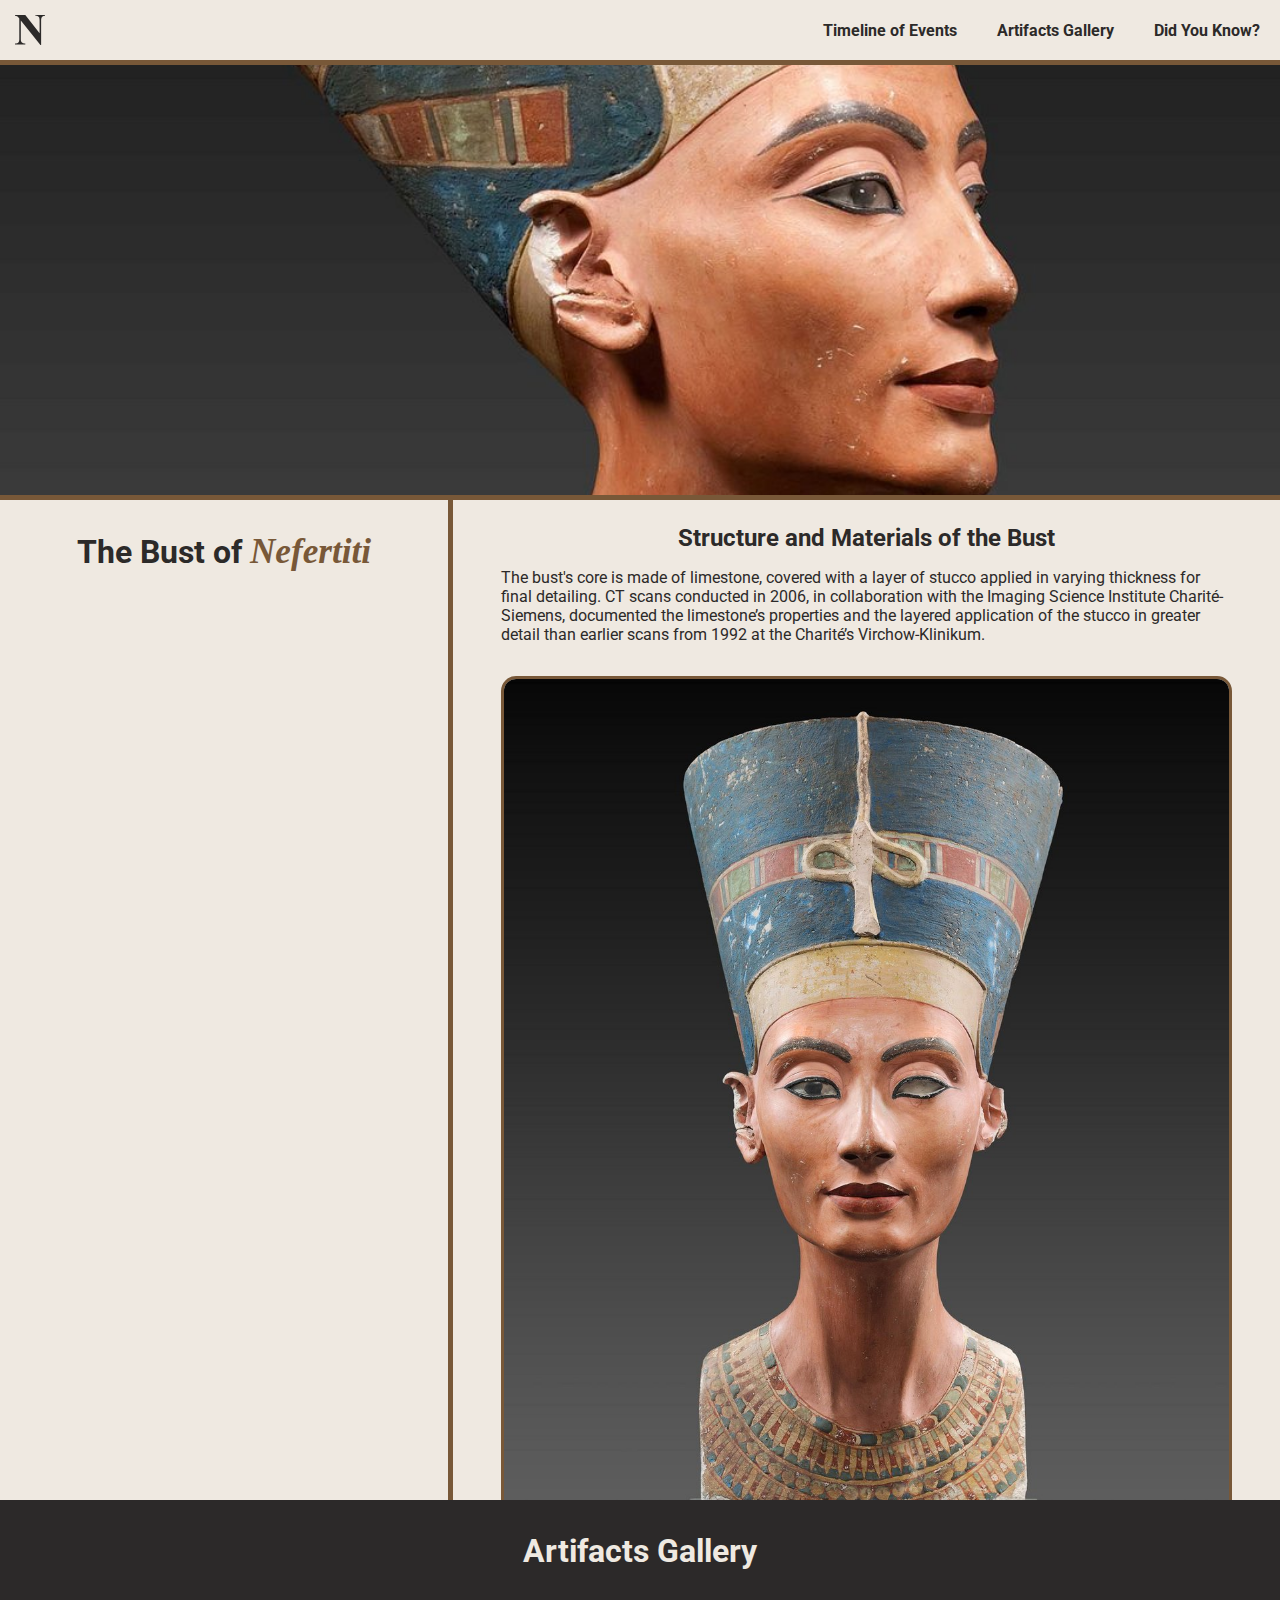
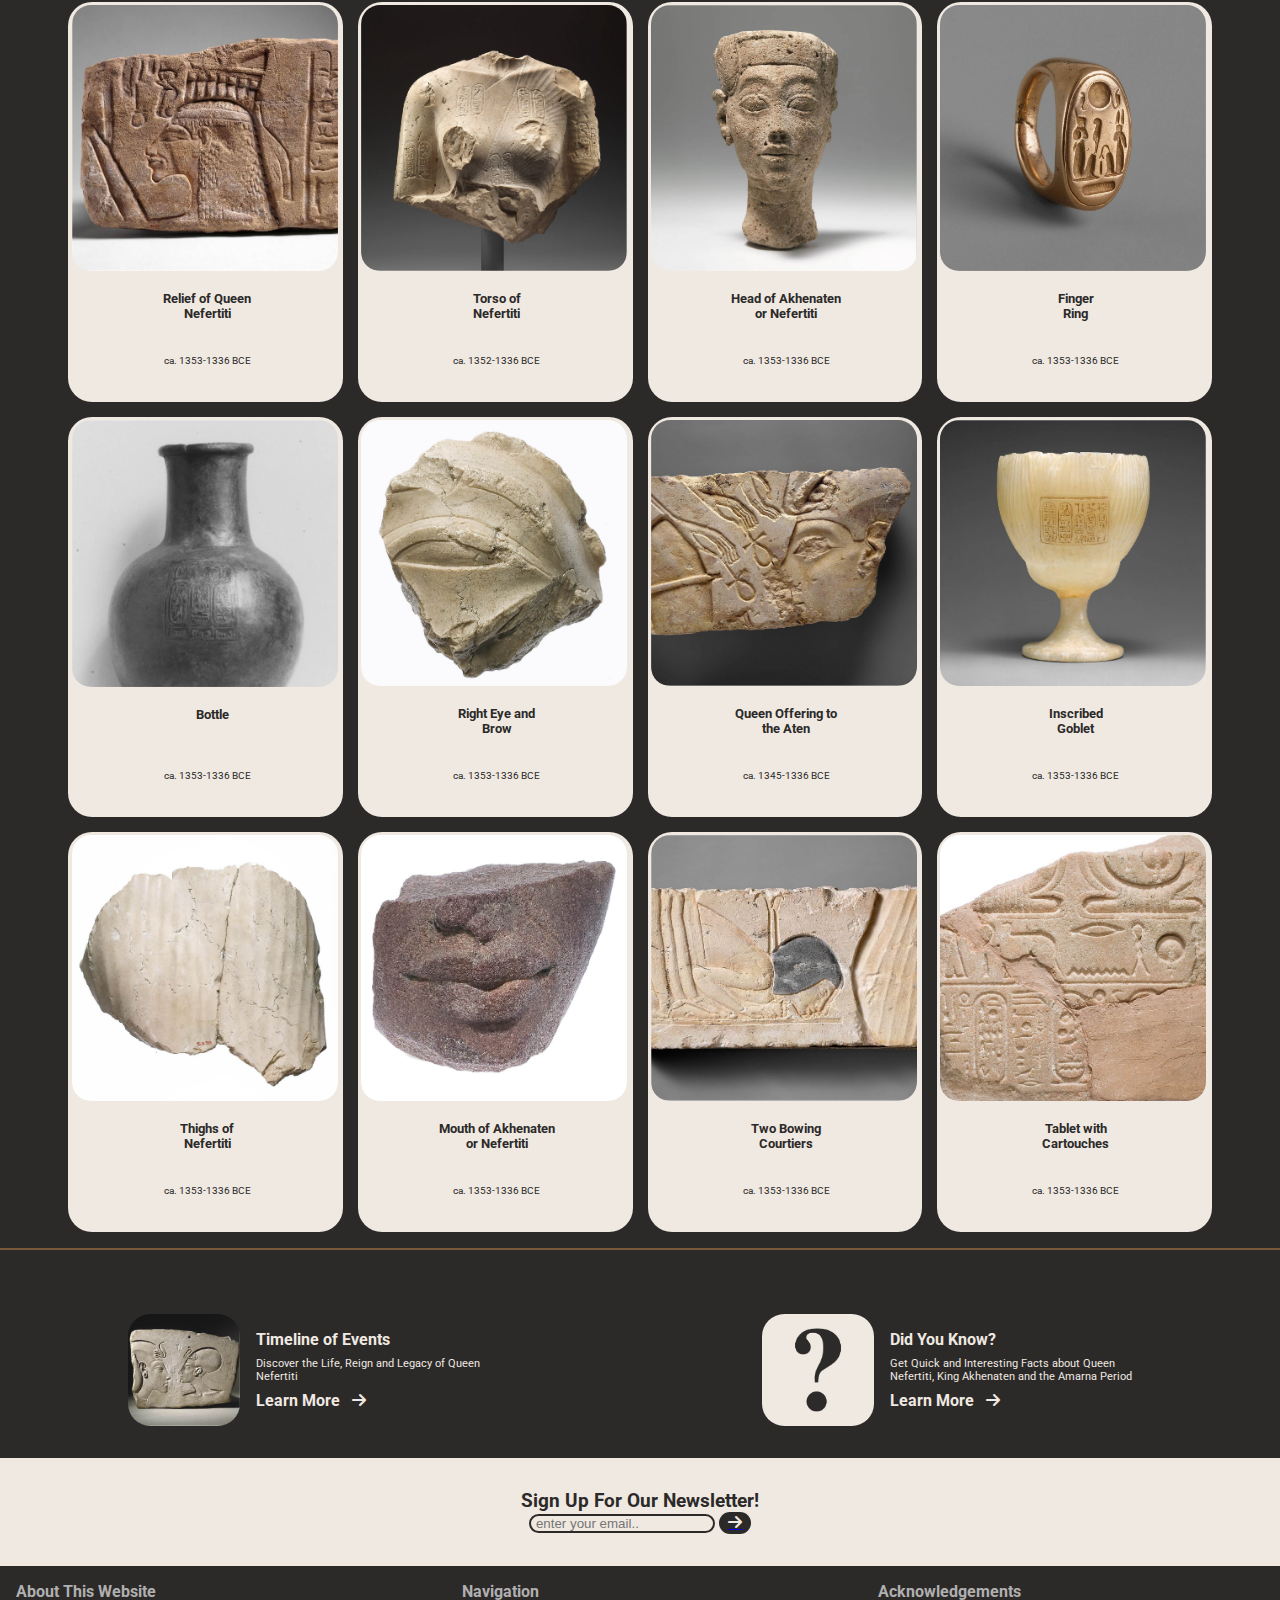
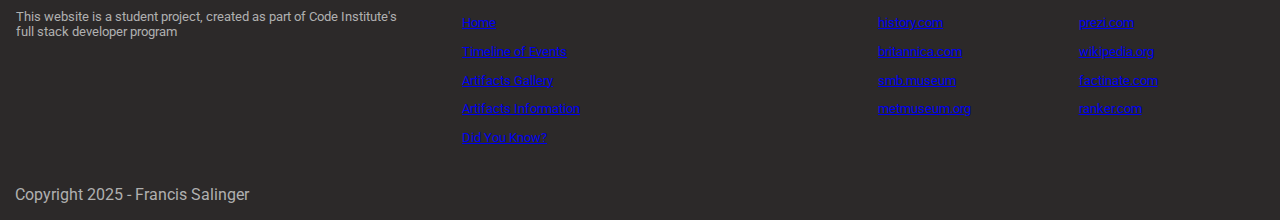
==== artifact-cards.html @ faac44fe "Fix position and spacing problem with logo" ====
<!DOCTYPE html>
<html lang="en">

<head>
    <!-- Meta data -->
    <meta charset="utf-8">
    <meta name="viewport" content="width=device=width, initial-scale=1.0">
  
    <!-- Link to font -->
    <link rel="preconnect" href="https://fonts.googleapis.com">
    <link rel="preconnect" href="https://fonts.gstatic.com" crossorigin>
    <link href="https://fonts.googleapis.com/css2?family=Roboto:ital,wght@0,100..900;1,100..900&display=swap"
      rel="stylesheet">
  
    <!--Title and CSS stylesheet -->
    <title>Queen Nefertiti</title>
    <link rel="stylesheet" href="assets/styles.css">
  
    <!-- Link to Font Awesome icon -->
    <link rel="stylesheet" href="https://cdnjs.cloudflare.com/ajax/libs/font-awesome/6.7.2/css/all.min.css"
      integrity="sha512-Evv84Mr4kqVGRNSgIGL/F/aIDqQb7xQ2vcrdIwxfjThSH8CSR7PBEakCr51Ck+w+/U6swU2Im1vVX0SVk9ABhg=="
      crossorigin="anonymous" referrerpolicy="no-referrer" />
  </head>
    
<body>

	<!-- Header -->
  <header>
    
    <nav class="navbar">

      <img src="assets/images/nefertiti-logo.svg" alt="logo" class="logo">
      

      <input type="checkbox" id="sidebar-active">
      <label for="sidebar-active" class="open-sidebar-button">
        <svg xmlns="http://www.w3.org/2000/svg" height="32px" viewBox="0 -960 960 960" width="32px" fill="#e8eaed"><path d="M120-240v-80h720v80H120Zm0-200v-80h720v80H120Zm0-200v-80h720v80H120Z"/></svg>
      </label>

      <label id="overlay" for="sidebar-active"></label>

      <div class="links-container">
        <label for="sidebar-active" class="close-sidebar-button">
          <svg xmlns="http://www.w3.org/2000/svg" height="32px" viewBox="0 -960 960 960" width="32px" fill="#e8eaed"><path d="m256-200-56-56 224-224-224-224 56-56 224 224 224-224 56 56-224 224 224 224-56 56-224-224-224 224Z"/></svg>
        </label>

        
        <a href="timeline-of-events.html">Timeline of Events</a>								
					<a href="artifact-cards.html">Artifacts Gallery</a>						
					<a href="did-you-know.html">Did You Know?</a>
      </div>
	
    </nav>

	</header>

  <!-- Main Content -->
	<main>

    <section class="artifact-gallery-section">

      <div id="bust-image">
        
      </div>

      <div class="bust-content-container">

        <div class="bust-heading">
          <h1>The Bust of <span>Nefertiti</span></h1>
        </div>

        <div class="bust-text-container">
          <h2>Structure and Materials of the Bust</h2>
          <p>
            The bust's core is made of limestone, covered with a layer of stucco applied in varying thickness
            for final detailing. CT scans conducted in 2006, in collaboration with the Imaging Science Institute
            Charité-Siemens,
            documented the limestone’s properties and the layered application of the stucco in greater detail than
            earlier scans
            from 1992 at the Charité’s Virchow-Klinikum.
          </p>

          <img src="assets/images/full-bust-image.jpg" 
          alt="Nefertiti Bust">

          <h2>Egyptian Blue, Beeswax, and Rock Crystal</h2>
          <p>
            The bust’s vibrant colors, exceptionally well-preserved, are its most striking feature,
            lending it a lifelike quality. While its craftsmanship alone makes it a masterpiece, the detailed painting
            and the
            inlaid eye amplify its impact. The paints used reflect the typical palette of ancient Egyptian pigments,
            such as red ochre, yellow orpiment, green frit, and carbon black, along with the synthetic "Egyptian
            blue,"
            which was applied in multiple shades to create lifelike skin tones. The intricate, layered paintwork was
            documented
            in high-precision, contact-free tests conducted by the Rathgen-Forschungslabor of the Staatliche Museen zu
            Berlin in 2009.
          </p>

          <img src="assets/images/bust-detail.jpg" 
          alt="Close up of Bust mouth">

          <p>
            These studies emphasize the extraordinary precision of ancient Egyptian artists,
            from the near-perfect facial symmetry to the delicate cross-hatched eyebrows. However,
            while the face exhibits meticulous attention to detail, the collar received a more simplified treatment.
            The right eye’s iris and pupil are crafted from black-dyed beeswax, topped with a polished rock crystal
            cornea.
          </p>

          <img src="assets/images/bust-eye-detail.jpg" 
          alt="Close up of Bust eye">

          <h2>The Missing Left Eye</h2>
          <p>
            After the bust’s discovery on December 6, 1912,
            Ludwig Borchardt immediately initiated a search for the missing left eye inlay. In his 1923 publication,
            he noted,
            “the left eye inlay was missing... The debris, even what had already been removed, was immediately
            searched and sifted.
            A few ear fragments were recovered, but the eye inlay was not found. Only much later did I realize that it
            had never existed.”
          </p>
          <p>
            This definitive claim remains debated today. However, it is reasonably certain that no inlay for the left
            eye was
            present at the time of its discovery, much like the missing gold leaf overlay from the
            Akhenaten bust found in the same room or the missing uraeus from the same sculpture.
          </p>
        </div>
      </div>
    </section>

    <section class="artifact-card-section">

      <h1>Artifacts Gallery</h1>

      <!-- Artifact Card Section -->
      <div class="artifact-card-container">

        <!-- Artifact Card -->
        <div class="card">
          <a href="artifact-info.html#artifact-1" aria-label="View Relief of Queen Nefertiti">
          <img src="assets/images/relief-of-queen-nefertiti-card.jpg" alt="Relief of Queen Nefertiti"
          class="card-image"></a>

          <div class="card-text">
            <h3>Relief of Queen Nefertiti</h3>
            <p>ca. 1353-1336 BCE</p>
          </div>

          <div class="card-icon">
            <i class="fa-solid fa-greater-than"></i>
          </div>
      </div>

      <!-- Artifact Card -->
      <div class="card">
        <a href="artifact-info.html#artifact-2" aria-label="View Torso of Queen Nefertiti">
        <img src="assets/images/torso-of-nefertiti-card.jpg" alt="Torso of Queen Nefertiti"
        class="card-image"></a>

        <div class="card-text">
          <h3>Torso of Nefertiti</h3>
          <p>ca. 1352-1336 BCE</p>
        </div>

        <div class="card-icon">
          <i class="fa-solid fa-greater-than"></i>
        </div>
      </div>

      <!-- Artifact Card -->
      <div class="card">
        <a href="artifact-info.html#artifact-3" aria-label="View Head of Akhenaten or Nefertiti">
        <img src="assets/images/head-of-akhen-or-nefertiti-card.jpg" alt="Head of Akhenaten or Queen Nefertiti"
        class="card-image"></a>

        <div class="card-text">
          <h3>Head of Akhenaten or Nefertiti</h3>
          <p>ca. 1353-1336 BCE</p>
        </div>

        <div class="card-icon">
          <i class="fa-solid fa-greater-than"></i>
        </div>
      </div> 
      
      <!-- Artifact Card -->
      <div class="card">
        <a href="artifact-info.html#artifact-4" aria-label="View Finger Ring Depicting King Akhenaten and Queen Nefertiti as Shu and Tefnut">
        <img src="assets/images/finger-ring-akhen-nefertiti.jpeg" alt="Finger Ring Depicting King Akhenaten and Queen Nefertiti as Shu and Tefnut"
        class="card-image"></a>

        <div class="card-text">
          <h3>Finger Ring</h3>
          <p>ca. 1353-1336 BCE</p>
        </div>

        <div class="card-icon">
          <i class="fa-solid fa-greater-than"></i>
        </div>
      </div> 

      <!-- Artifact Card -->
      <div class="card">
        <a href="artifact-info.html#artifact-5" aria-label="View Black Clay Bottle">
        <img src="assets/images/bottle-akhen-nefertiti-card.jpg" alt="Black Clay Bottle"
        class="card-image"></a>

        <div class="card-text">
          <h3>Bottle</h3>
          <p>ca. 1353-1336 BCE</p>
        </div>

        <div class="card-icon">
          <i class="fa-solid fa-greater-than"></i>
        </div>
      </div> 

      <!-- Artifact Card -->
      <div class="card">
        <a href="artifact-info.html#artifact-6" aria-label="View Right Eye and Brow from Head of King in the Blue Crown">
        <img src="assets/images/right-eye-and-brow-card.jpg" alt="Right Eye and Brow from Head of King in the Blue Crown"
        class="card-image"></a>

        <div class="card-text">
          <h3>Right Eye and Brow</h3>
          <p>ca. 1353-1336 BCE</p>
        </div>

        <div class="card-icon">
          <i class="fa-solid fa-greater-than"></i>
        </div>
      </div> 

       <!-- Artifact Card -->
       <div class="card">
        <a href="artifact-info.html#artifact-7" aria-label="View Limestone Block Depicting a Queen Offering to the Aten">
        <img src="assets/images/queen-offering-card.jpg" alt="Limestone Block Depicting a Queen Offering to the Aten"
        class="card-image"></a>

        <div class="card-text">
          <h3>Queen Offering to the Aten</h3>
          <p>ca. 1345-1336 BCE</p>
        </div>

        <div class="card-icon">
          <i class="fa-solid fa-greater-than"></i>
        </div>
      </div> 

      <!-- Artifact Card -->
      <div class="card">
        <a href="artifact-info.html#artifact-8" aria-label="View Goblet with Inscription of the Name of Akhenaten and Nefertiti">
        <img src="assets/images/goblet-akhen-and-nefertiti-card.jpg" alt="Goblet with Inscription of the Name of Akhenaten and Nefertiti"
        class="card-image"></a>

        <div class="card-text">
          <h3>Inscribed Goblet</h3>
          <p>ca. 1353-1336 BCE</p>
        </div>

        <div class="card-icon">
          <i class="fa-solid fa-greater-than"></i>
        </div>
      </div> 

      <!-- Artifact Card -->
      <div class="card">
        <a href="artifact-info.html#artifact-9" aria-label="View Thighs of Nefertiti">
        <img src="assets/images/thighs-of-nefertiti-card.jpg" alt="Thighs of Nefertiti"
        class="card-image"></a>

        <div class="card-text">
          <h3>Thighs of Nefertiti</h3>
          <p>ca. 1353-1336 BCE</p>
        </div>

        <div class="card-icon">
          <i class="fa-solid fa-greater-than"></i>
        </div>
      </div> 

      <!-- Artifact Card -->
      <div class="card">
        <a href="artifact-info.html#artifact-10" aria-label="View Mouth of Akhenaten or Nefertiti">
        <img src="assets/images/mouth-of-akhen-or-nefertiti-card.jpg" alt="Mouth of Akhenaten or Nefertiti"
        class="card-image"></a>

        <div class="card-text">
          <h3>Mouth of Akhenaten or Nefertiti</h3>
          <p>ca. 1353-1336 BCE</p>
        </div>

        <div class="card-icon">
          <i class="fa-solid fa-greater-than"></i>
        </div>
      </div> 

      <!-- Artifact Card -->
      <div class="card">
        <a href="artifact-info.html#artifact-11" aria-label="View Two Bowing Courtiers behind Nefertiti">
        <img src="assets/images/the-bowing-men-card.jpg" alt="Two Bowing Courtiers behind Nefertiti"
        class="card-image"></a>

        <div class="card-text">
          <h3>Two Bowing Courtiers</h3>
          <p>ca. 1353-1336 BCE</p>
        </div>

        <div class="card-icon">
          <i class="fa-solid fa-greater-than"></i>
        </div>
      </div> 

      <!-- Artifact Card -->
      <div class="card">
        <a href="artifact-info.html#artifact-12" aria-label="View Tablet with Cartouches of Aten, Akhenaten and Nefertiti">
        <img src="assets/images/tablet-akhen-and-nefertiti-card.jpg" alt="Tablet with Cartouches of Aten, Akhenaten and Nefertiti"
        class="card-image"></a>

        <div class="card-text">
          <h3>Tablet with Cartouches</h3>
          <p>ca. 1353-1336 BCE</p>
        </div>

        <div class="card-icon">
          <i class="fa-solid fa-greater-than"></i>
        </div>
      </div> 

      </div>

      <hr>

    </section>

    

    <!-- Related content links -->
    <aside class="related-section">

      <!-- Related content one -->
      <div class="related-content-container">

        <img src="assets/images/nefertiti-and-akhen-oblisk-card.jpg"
          alt="Stone Oblisk of Nefertiti and Akhenaten">

        <div class="related-text-content">
          <h2>Timeline of Events</h2>
          <p>Discover the Life, Reign and Legacy of Queen Nefertiti</p>
          <a href="timeline-of-events.html" class="button" aria-label="View Timeline of Events">Learn More <i
              class="fa-solid fa-arrow-right"></i></a>
        </div>
      </div>

      <!-- Related content two -->
      <div class="related-content-container">

        <img src="assets/images/did-you-know-icon.jpg" alt="Did You Know Question Mark">


        <div class="related-text-content">
          <h2>Did You Know?</h2>
          <p>Get Quick and Interesting Facts about Queen Nefertiti, King Akhenaten and the Amarna Period</p>
          <a href="did-you-know.html" class="button" aria-label="View Did You Know?">Learn More <i
              class="fa-solid fa-arrow-right"></i></a>
        </div>
      </div>
    </aside>

		<!-- Newsletter Section -->
		<section class="newsletter-container">

      <form action="submit-newsletter" method="POST">
        <h3>Sign Up For Our Newsletter!</h3>

        <input type="email" id="email" name="email" placeholder="enter your email.." required>
        <div id="signup-button">
          <a aria-label="Sign Up" href="confirmation.html#signup-confirmation"><i class="fa-solid fa-arrow-right"></i></a>
        </div>
      </form>

     </section>
	</main>

	<!-- Footer -->
	<footer>

		<div class="footer-container">

      <!-- About this website -->
      <div class="about-container">
        <h5 class="about-heading">About This Website</h5>
        <p class="about-text">This website is a student project, created as part of Code Institute's full stack
          developer program</p>
      </div>

      <!-- Secondary navigation links -->
      <div class="navigation-links">
        <h5 class="navigation-heading">Navigation</h5>
        <ul class="footer-links">
          <li><a href="index.html">Home</a></li>
          <li><a href="timeline-of-events.html">Timeline of Events</a></li>
          <li><a href="artifact-cards.html">Artifacts Gallery</a></li>
          <li><a href="artifact-info.html">Artifacts Information</a></li>
          <li><a href="did-you-know.html">Did You Know?</a></li>
        </ul> 
      </div>

      <!-- Acknowledgements links -->
      <div class="acknowledgements-container">
        <h5 class="acknowledgements">Acknowledgements</h5>
        <ul class="acknowledgement-links">
          <li><a target="_blank" href="https://www.history.com/topics/ancient-egypt/nefertiti">history.com</a></li>
          <li><a target="_blank" href="https://www.britannica.com/biography/Nefertiti">britannica.com</a></li>
          <li><a target="_blank"
              href="https://www.smb.museum/en/museums-institutions/aegyptisches-museum-und-papyrussammlung/collection-research/bust-of-nefertiti/the-bust/">
              smb.museum
            </a></li>
          <li><a target="_blank" href="https://www.metmuseum.org/art/collection/search/544677">metmuseum.org</a></li>
          <li><a target="_blank"
              href="https://prezi.com/of2_ydann9hw/queen-nefertiti/#:~:text=Queen%20Nefertiti%20had%206%20daughters,one%2C%20the%20sun%20god%20Ra.">
              prezi.com
            </a></li>
          <li><a target="_blank" href="https://en.wikipedia.org/wiki/Great_Royal_Wife">wikipedia.org</a></li>
          <li><a target="_blank" href="https://www.factinate.com/people/facts-nefertiti">factinate.com</a></li>
          <li> <a target="_blank" href="https://www.ranker.com/list/nefertiti-facts/lisa-waugh">ranker.com</a></li>
        </ul>
      </div>
    </div>

     <!-- Copyright info-->
     <p class="copyright-info">Copyright 2025 - Francis Salinger</p>

	</footer>
        
</body>

</html>
---- assets/styles.css ----
* {
    padding: 0;
    margin: 0;
    box-sizing: border-box;
}

body {
    font-family: roboto;
    background-color: rgb(44, 41, 41);
}

footer {
    width: 100%;
}

header {
    background-color: rgb(239, 233, 225);
    border-bottom: 5px solid rgb(120, 88, 56);
    width: 100%;
    text-decoration: none;
    position: fixed;
    top: 0;
    left: 0;
    z-index: 20;
    margin-bottom: 60px;
}

.logo {
    height: 100%;
    padding: 15px;

}

nav {
    height: 60px;
    background-color: rgb(239, 233, 225);
    display: flex;
    justify-content: flex-end;
}

.links-container {
    height: 100%;
    width: 100%;
    display: flex;
    flex-direction: row;
    align-items: center;
    justify-content: flex-end;
}

nav a {
    height: 100%;
    padding: 0 20px;
    display: flex;
    align-items: center;
    text-decoration: none;
    color: rgb(44, 42, 41);
    font-weight: bold;
}

nav img {
    margin-right: auto
}

nav a:hover {
    background-color: rgb(120,88,56);
    color: rgb(239, 233, 225);
    font-weight: bold;
}

nav svg {
    fill: rgb(44, 42, 41);
}

#sidebar-active {
    display: none;
}

.open-sidebar-button, .close-sidebar-button {
    display: none;
    padding-right: 15px;
    padding-top: 15px;
}

@media (max-width: 344px) {
    .links-container {
        
        flex-direction: column;
        align-items: flex-start;
        justify-content: flex-start;
        position: fixed;
        top: 0;
        right: -100%;
        z-index: 10;
        width: 300px;
        background-color: rgb(44, 42, 41);
        box-shadow: -5px 0 5px rgba (0, 0, 0, 0.25);
        transition: 0.5s ease-out;
    }

    nav a {
        box-sizing: border-box;
        height: auto;
        width: 100%;
        padding: 20px 30px;
        justify-content: flex-start;
        color: rgb(239, 233, 225);
    }

    .open-sidebar-button, .close-sidebar-button {
        display: block;
    }

    #sidebar-active:checked ~ .links-container {
        right: 0;
    }

    .close-sidebar-button svg {
        fill: rgb(239, 233, 225);
    }

    .close-sidebar-button {
        padding-left: 20px;
    }

    #sidebar-active:checked ~ #overlay {
        height: 100%;
        width: 100%;
        position: fixed;
        top: 0;
        left: 0;
        z-index: 9;
    }

}

/*nav {
    display: flex;
    justify-content: space-between;
    align-items: baseline;
}

.navbar a {
    text-decoration: none;
    list-style: none;
    color: rgb(44, 41, 41);
    font-weight: bold;
}

.nav-links > li {
    margin: 0.5em;
}*/

#hero-image {
    height: 600px;
    width: 100%;
    background: url('images/torso-of-nefertiti-landing.jpg') no-repeat center center/cover;
    border-bottom: 5px solid rgb(120, 88, 56);
    display: flex;
    justify-content: center;
    align-items: first baseline;
}

.title-overlay {
    color: rgb(239, 233, 225);
    font-family: 'Times New Roman', Times, serif;
    display: flex;
    flex-direction: column;
    text-align: center;
    padding: 1rem;
}

.title-overlay h1 {
    font-size: 3.5rem;
    justify-content: center;
    align-items: center;
    text-align: center;
}

.title-overlay h2 {
    font-size: 1rem;
}

/*Introduction CTA Section*/
span {
    color: rgb(120, 88, 56);
    font-family: 'Times New Roman', Times, serif;
    font-style: italic;
    font-size: 1.6rem;
}

.introduction-section {
    padding: 1rem;
    background-color: rgb(239, 233, 225);
}

.intro-heading {
    margin-bottom: 0.5rem;
}

.introduction-to-nefertiti,
.timeline-cta {
    margin-bottom: 1rem;
}

.timeline-cta h2 {
    margin-top: 2rem;
}

hr {
    margin-bottom: 2rem;;
    border: solid 1px rgb(120, 88, 56);
    display: hidden;
}

.timeline-button-container button {
    background-color: rgb(44, 41, 41);
    padding: 0.6rem 1.5rem;
    border-style: none;
    border-radius: 2rem;
}

button {
    color: rgb(239, 233, 225);
    font-weight: bold;
    margin-top: 1.5rem;
}

.fa-arrow-right {
    margin-left: 0.5rem;
}

/*Artifacts CTA section*/
.artifact-cards-container {
    background-color: rgb(44, 41, 41);
    padding: 1rem;
}

.artifact-cards-container h1 {
    color: rgb(239, 233, 225);
    text-align: center;
}

.artifact-cards-container span {
    font-size: 1.8rem;
}

.artifact-card-section {
    padding-bottom: 2rem;
}

/*Timeline of events section*/
.timeline-of-events-section {
    background-color: rgb(239, 233, 225);
}

.timeline-heading {
    padding: 2rem 1rem 2rem 1rem; 
    text-align: center;
}

.timeline-heading h2 {
    font-weight: 300;
    color: rgb(44, 42, 41);
    text-align: center;
}

.timeline-heading h1 {
    font-size: 2rem;
    color: rgb(44, 42, 41);
}

h1 span {
    font-size: 2.2rem;
}

.video-container {
  position: relative;
  padding-bottom: 56.25%; 
  margin: 1rem;
  height: 0;
  max-width: 100%;
}

.iframe-style {
  position: absolute;
  top: 0;
  left: 0;
  width: 100%;
  height: 100%;
  border: none; 
  border: 3px solid rgb(120, 88, 56);
  border-radius: 15px; 
  box-shadow: 0 4px 15px rgba(0, 0, 0, 0.3);
}

.timeline-text-container {
    padding: 1.5rem 1rem 1.5rem 1rem;
}

.timeline-text-container h2, p {
    margin-bottom: 1rem;
    color: rgb(44, 42, 41);
}

/*Did You Know Section*/
.fact-section {
    background-color: rgb(239, 233, 225);
}    

.fact-heading {
    padding: 2rem 1rem 2rem 1rem; 
    text-align: center;
}

.fact-heading h2 {
    font-weight: 300;
    color: rgb(44, 42, 41);
}

.fact-heading h1 {
    font-size: 2rem;
    color: rgb(44, 42, 41);
}

.fact-list {
    padding: 3rem 3rem 3rem 3rem;
    list-style-type: none;
    color: rgb(44, 42, 41);
}

.fact-item {
    border-top: 3px solid rgb(120, 88, 56);
    padding-top: 2.5rem;
    padding-bottom: 2.5rem;
}

.nested-fact-list {
    border-top: 3px solid rgb(120, 88, 56);
    list-style-type: disc;
    padding-top: 2.5rem;
}

.nested-fact-list li {
    list-style-type: disc;
    padding-left: 1rem;
    list-style-position: inside;
}

.first-fact {
    margin: 0;
    border-top: 3px solid rgb(120, 88, 56);
    padding-bottom: 2.5rem;
}

/*Artifact info section*/
.artifact-info-heading {
    text-align: center;
    padding: 2rem 1rem 2rem 1rem;
}

.artifact-info-section {
    display: flex;
    flex-direction: column;
    background-color: rgb(239, 233, 225);
}

.artifact-info-content {
    display: flex;
    flex-direction: column;
    justify-content: center;
    align-items: center;
}

small {
    font-size: 0.7rem;
    padding: 0.5rem 1rem 0 1rem;
    margin-bottom: 1rem;
}

.artifact-info-content h2 {
    text-align: center;
    padding: 2rem 1rem 2rem 1rem;
    color: rgb(44, 42, 41);
}

.artifact-info-content img {
    width: 91%;
    height: 91%;
    object-fit: cover;
    border-radius: 15px;
    border: 3px solid rgb(120, 88, 56);
}

.artifact-info-content p {
    padding: 0 1rem 1rem 1rem;
}

.artifact-info-heading h2 {
    font-weight: 300;
    color: rgb(44, 42, 41);
}

.artifact-info-heading h1 {
    font-size: 2rem;
    color: rgb(44, 42, 41);
}

.artifact-info-content hr {
    border: 3px solid rgb(120, 88, 56);
    width: 60px;
    margin-bottom: 0.5rem;
}

.artifact-info-content {
    display: flex;
    flex-direction: column;
}

.artifact-info-content button {
    text-decoration: none;
    color: rgb(239, 233, 225);
    background-color: rgb(44, 42, 41);
    font-weight: bold;
    margin: 2rem;
    margin-bottom: 3rem;
    padding: 0.6rem 1.5rem;
    border-style: none;
    border-radius: 2rem;
}

.fa-arrow-left {
    margin-right: 0.5rem;
}

/*Artifact Gallery Section*/
.artifact-card-section h1 {
    color: rgb(239, 233, 225);
    text-align: center;
    padding: 2rem 1rem 0 1rem;
}

.artifact-card-container {
    display: flex;
    flex-direction: column;
    padding: 2rem 1rem 1rem 1rem;
    justify-content: center;
    align-items: center;
    gap: 15px;
}

.artifact-card-container img {
    width: 8rem;
    height: auto;
    border-radius: 1.2rem;
}

.card a {
    margin: 0;
    padding: 0;
    line-height:0%;
}

.card {
    background-color: rgb(239, 233, 225);
    width: 100%;
    height: 100%;
    display: flex;
    flex-direction: row;
    position: relative;
    justify-content: flex-start;
    align-items: center;
    padding: 0.2rem 0 0.2rem 0.2rem;
    border-radius: 1.5rem;
}

.card-text p {
    font-size: 0.6rem;
}

.card-text h3 {
    font-size: 0.8rem;
    text-align: left;
    margin-bottom: 10%;
    max-width: 70%;
}

.card-text {
    margin-left: 1rem;
}

.card-icon {
    position: absolute;
    right: 4%;
    background-color: rgb(44, 42, 41);
    width: 30px;
    height: 30px;
    border-radius: 15px;
    color: rgb(239, 233, 225);
    display: flex;
    justify-content: center;
    align-items: center;
}

hr {
    margin: 2rem 1rem 0 1rem;
}

/*Bust of Nefertiti Section*/
.artifact-gallery-section {
    background-color: rgb(239, 233, 225);
}

.bust-content-container {
    display: flex;
    flex-direction: column;
}

.bust-text-container h2, p {
    color: rgb(44, 42, 41);
    margin-bottom: 1rem;
}

.bust-text-container h2 {
    text-align: center;
}

.bust-text-container {
    padding: 1.5rem 1rem 1.5rem 1rem;
}

#bust-image {
    height: 250px;
    width: 100%;
    background-size: contain;
    background: url('images/bust-of-nefertiti-1.jpg') no-repeat center center/cover;
    border-bottom: 5px solid rgb(120, 88, 56);
    display: flex;
    justify-content: center;
    align-items: first baseline;
}

.bust-text-container img {
    width: 100%;
    height: auto;
    object-fit: cover;
    border-radius: 15px;
    border: 3px solid rgb(120, 88, 56);
    margin-bottom: 1rem;
    margin-top: 1rem;
}

.bust-heading {
    text-align: center;
    padding: 2rem 1rem 2rem 1rem;
}

.bust-heading h1 {
    font-size: 2rem;
    color: rgb(44, 42, 41);
}

/*Related content section*/
.related-section {
    display: flex;
    flex-direction: column;
    background-color: rgb(44, 41, 41);
    padding-left: 2rem;
}

.related-content-container {
    display: flex;
    flex-direction: row;
    justify-content: flex-start;
    align-items: center;
    padding: 2rem 1rem 2rem 1rem;
}

.related-content-container img {
    width: 7rem;
    height: auto;
    border-radius: 20%;
    margin-right: 1rem;
}

.related-content-container h2 {
    font-size: 1rem;
    color: rgb(239, 233, 225);
    margin: 0;
    margin-bottom: 0.5rem;
}

.related-content-container p {
    font-size: 0.7rem;
    color: rgb(239, 233, 225);
    margin-bottom: 0.5rem;
}

.related-text-content a {
    text-decoration: none;
    color: rgb(239, 233, 225);
    font-weight: bold;
}

.newsletter-container {
    background-color: rgb(239, 233, 225);
    padding: 2rem;
    display: flex;
    justify-content: center;
}

form,
h3 {
    text-align: center;
    font-family: roboto;
    color: rgb(44, 42, 41);
    margin: 0;
}


#email {
    background-color: rgb(239, 233, 225);
    border-style: none;
    border: 2px solid rgb(44, 42, 41);
    border-radius: 1rem;
    padding-left: 0.3rem;
}

input,
textarea {
    outline: none;
}

form label {
    font-family: roboto;
}

#signup-button .fa-arrow-right {
    color: rgb(239, 233, 225);
    display: flex;
    text-decoration: none;
}

#signup-button {
    background-color: rgb(44, 41, 41);
    width: 32px;
    height: 22px;
    border-radius: 15px;
    border-style: none;
    padding: 0.1rem;
    display: inline-block;
    text-decoration-line: none;
}

.signup-confirmation {
    display: flex;
    justify-content: center;
    align-items: center;
    padding: 20% 10% 20% 10%;
}

.confirm-container {
    background-color: rgb(239, 233, 225);
    width: 90%;
    height: 70%;
    position: relative;
    border-radius: 1.5rem;
}

.fa-x {
    position: absolute;
    top: 15px;
    right: 15px;
}

.confirm-content {
    display: flex;
    flex-direction: column;
    justify-content: center;
    align-items: center;
    padding: 15% 5% 10% 5%;
}

.confirm-check {
    border: 3px solid rgb(44, 42, 41);
    padding: 5%;
    border-radius: 50%;
    margin-bottom: 20px;
}

.confirm-text h2 {
    margin-bottom: 5px;
    font-size: 2rem;
}

.confirm-text p {
    font-size: 1rem;
}

.confirm-text {
    color: rgb(44, 42, 41);
    text-align: center;
}

.signup-container h2, p {
    color: rgb(44, 42, 41);
}

.footer-container {
    background-color: rgb(44, 41, 41);
    padding: 1rem;
}

.about-container,
.navigation-links,
.acknowledgements-container {
    margin-bottom: 1rem;
}


.about-heading,
.navigation-heading,
.acknowledgements {
    color: rgb(176, 176, 176);
    font-size: 1rem;
    margin-bottom: 0.5rem;
}

.about-text,
.footer-links,
.acknowledgement-links {
    color: rgb(176, 176, 176);
    font-size: 0.8rem;
    list-style-type: none;
}

.footer-links,
.acknowledgement-links
 {
    color: rgb(176, 176, 176);
    line-height: 1.8rem;
}

.copyright-info {
    font-size: 1rem;
    color: rgb(176, 176, 176);
    margin-left: 15px;
}



/*Media Queries for responsive design*/
@media screen and (min-width: 768px) {
    .introduction-section {
        display: flex;
        flex-direction: row;
        justify-content: space-between;
    }

    .introduction-to-nefertiti {
        justify-content: space-between;
        margin-right: 1rem;
        width: 50%;
        vertical-align: top;
    }

    .timeline-cta {
        margin-left: 1rem;
        width: 50%;
    }

    .timeline-cta h2 {
        margin-top: 0;
    }

    .timeline-cta button{

    }

    /*Media querys for related content layout*/
    .related-section {
        display: flex;
        flex-direction: row;
        justify-content: space-between;
    }

    .timeline-of-events-section {
        display: flex;
        flex-direction: row;
    }

    .timeline-content-container {
        border-left: 5px solid rgb(120, 88, 56);
        padding: 1.5rem 1rem 1.5rem 1rem;
        width: 65%;
        height: 1000px;
        overflow-y: scroll;
    }

    .timeline-heading {
        width: 35%;
    }

    /*Media querys for fact list layout*/
    .fact-section {
        display: flex;
        flex-direction: row;
    }

    .fact-heading {
        width: 35%;
    }

    .fact-list {
        border-left: 5px solid rgb(120, 88, 56);
        width: 65%;
    }

    .first-fact {
        border: none;
    }

    .artifact-info-section {
        display: flex;
        flex-direction: row;
    }

    /*Media querys for Artifact information section*/
    .artifact-info-heading {
        width: 35%;
    }

    .artifact-info-content {
        width: 65%;
        padding-top: 2.5rem;
        padding-left: 1rem;
        border-left: 5px solid rgb(120, 88, 56);
    }

    .artifact-info-content img {
        width: 95%;
        height: 95%;
        object-fit: cover;
    }

    small {
        max-width: 93%;
        margin-bottom: 1rem;
    }


    .artifact-info-content h2 hr {
        padding: 0;
        margin: 0;
        margin-bottom: 1rem;
    }

    /*Media querys for artifact gallery layout*/
    .artifact-card-container {
        display: flex;
        flex-direction: row;
        flex-wrap: wrap;
        vertical-align: top;
    }

    .card {
        max-width: 22%;
        height: 300px;;
        display: flex;
        flex-direction: column;
        vertical-align: top;
        gap: 20px;
        position: relative;
    }

    .card img {
        width: 98%;
    }

    .card-text {
        margin: 0;
        padding: 0;
        justify-content: center;
        align-items: center;
        display: flex;
        flex-direction: column;
        max-width: 500%;
    }

    .card-text h3 {
        text-align: center;
    }

    .card-text p {
        position: absolute;
        bottom: 5%;
    }

    .card-icon {
        display: none;
    }

    /*Media queries for Bust section layout*/
    .bust-content-container {
        display: flex;
        flex-direction: row;
    }

    .bust-heading {
        width: 35%;
    }

    .bust-text-container {
        width: 65%;
        border-left: 5px solid rgb(120,88,56);
        padding: 1.5rem 3rem 1.5rem 3rem;
        height: 1000px;
        overflow-y: scroll;
    }

    /*Media queries for footer layout*/
    .footer-container {
        display: flex;
        flex-direction: row;
        justify-content: space-between;
    }

    .acknowledgement-links {
        column-count: 2;
        column-gap: 15px;
    }

    .acknowledgements-container {
        margin-left: 30px;
        width: 33%
    }

    .navigation-links {
        width: 33%;
        margin-left: 60px;
    }

    .about-container {
        width: 33%;
    }

    .copyright-info {
        margin-left: 15px;
    }

    hr {
        margin: 0;
    }

    .title-overlay h1 {
        font-size: 17vw;
    }

    .title-overlay h2 {
        font-size: 2vw;
        position: absolute;
        top: 85%;
        left: 30%;
    }

    .title-overlay {
        position: relative;
    }

    .timeline-cta {
        position: relative;
        text-align: center;
    }

    .timeline-cta button {
        position: absolute;
        bottom: 15%;
        left: 25%;
    }

    #hero-image {
        height: 700px;
    }

    .introduction-section {
        display: flex;
    }

}

@media screen and (min-width: 1024px) {
    .card {
        position: relative;
        height: 400px;
    }

    .card.text p {
        position: absolute;
        bottom: 5%;
        font-size: 0.8rem;
    }

    .timeline-cta {
        position: relative;
    }

    .timeline-cta button {
        position: absolute;
        bottom: 15%;
        left: 25%;
    }

    hr {
        margin: 0;
    }

    .title-overlay h1 {
        font-size: 17vw;
    }

    .title-overlay h2 {
        font-size: 2vw;
        position: absolute;
        top: 85%;
        left: 30%;
    }

    .title-overlay {
        position: relative;
    }

    #hero-image {
        height: 800px;
    }

    .related-section {
        padding-right: 7rem;
        padding-left: 7rem;
    }

    .related-content-container {
        width: 40%;
    }

    #bust-image {
        height: 500px;
    }
}

/*Media querys for 1440px (large laptops)*/
@media screen and (min-width: 1440px) {
    .introduction-to-nefertiti {
        max-width: 40%;
        padding-left: 5%;
        padding-top: 2.5%;
    }

    .timeline-cta {
        max-width: 60%;
        padding-right: 5%;
        padding-top: 2.5%;
    }

    .intro-heading {
        font-size: 2.5rem;
    }

    .introduction-section span {
        font-size: 3rem;
    }

    .intro-text {
        font-size: 1.5rem;
    }

    .timeline-cta h2 {
        font-size: 2.5rem;
    }

    .artifact-card-section h1 {
        font-size: 2.5rem;
        padding: 3rem 2rem 1 2rem;
    }

    .artifact-card-section span {
        font-size: 3rem;   
    }

    .introduction-section {
        margin-bottom: 3rem;
    }

    .artifact-card-container {
        margin-top: 3rem;
        margin-bottom: 3rem;
    }

    .card {
        height: 30rem;
    }

    .card-text h3 {
        font-size: 1.3rem;
    }

    .card-text p {
        font-size: 1rem;
    }

    .fact-list li {
        font-size: 1.2rem;
    }

    .nested-fact-list p {
        font-size: 1.2rem;
    }

    .bust-text-container p {
        font-size: 1.2rem;
    }

    #bust-image {
        height: 700px;
    }
}
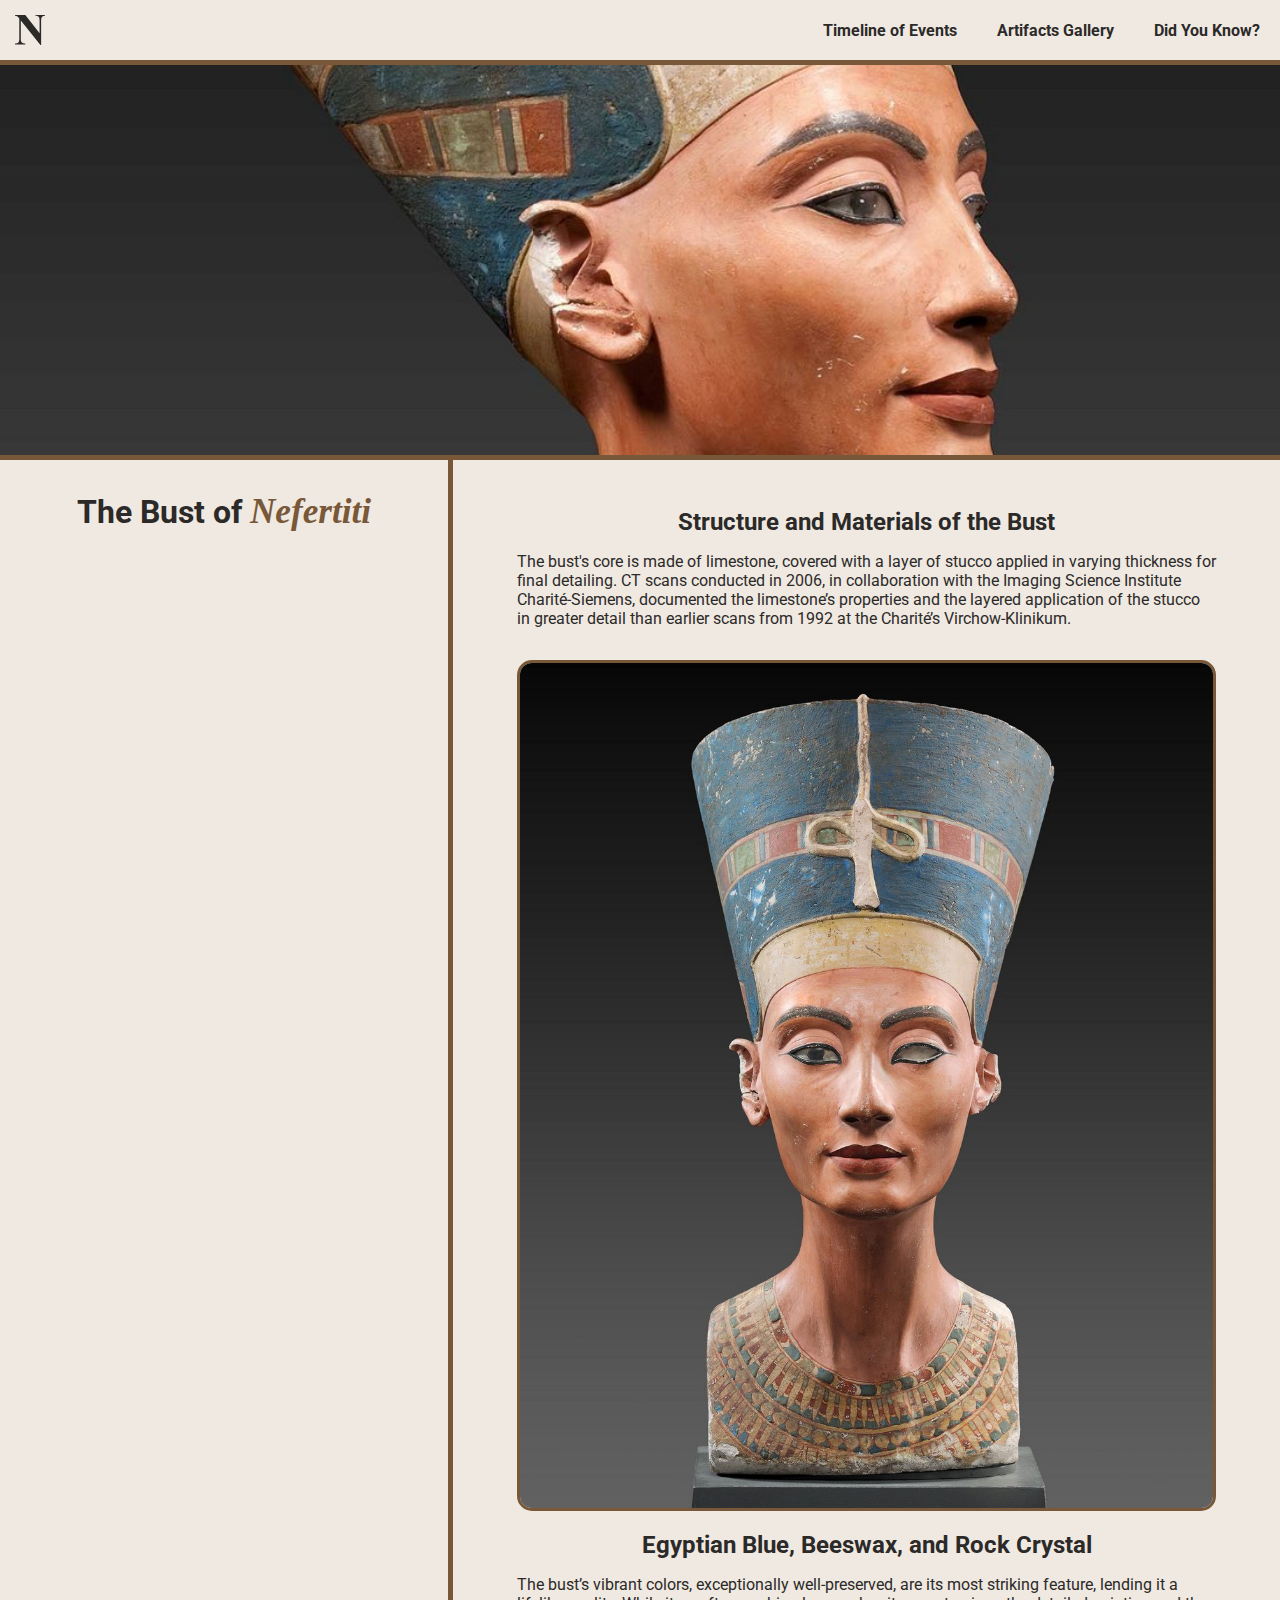
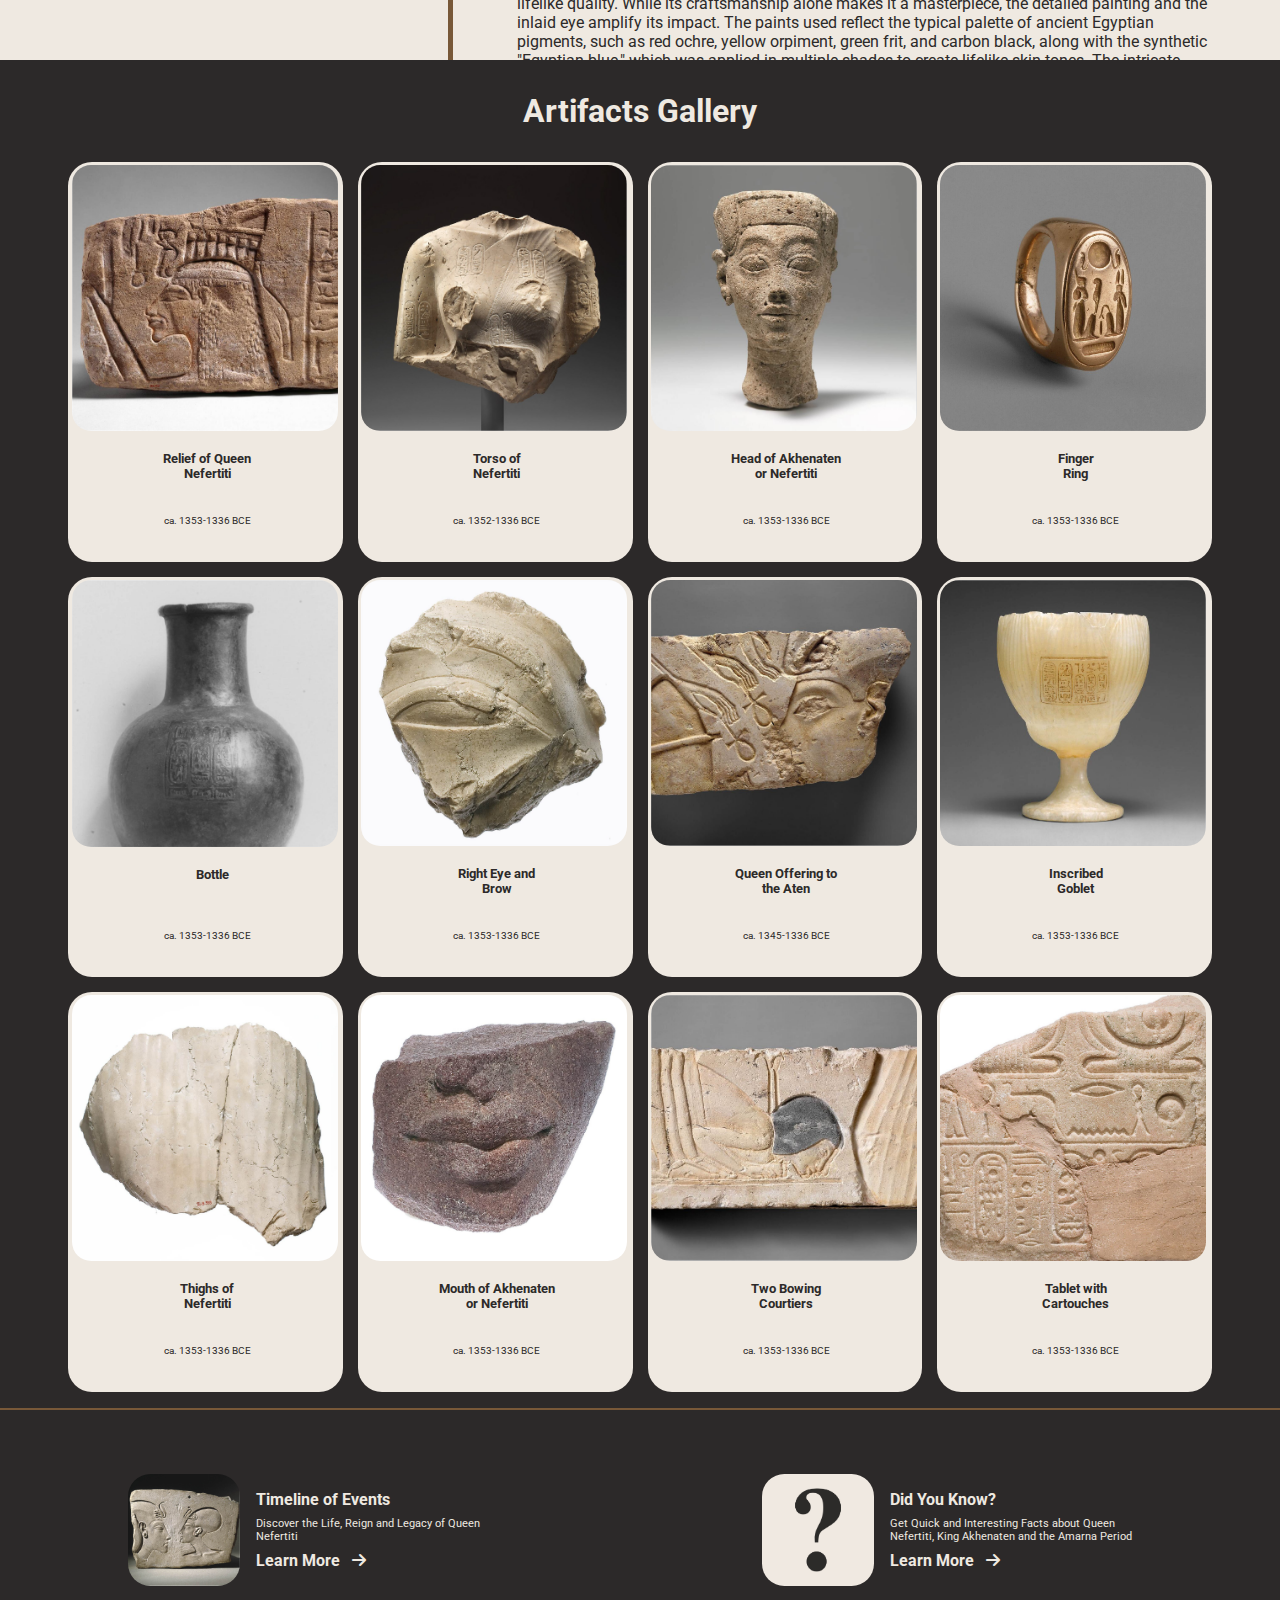
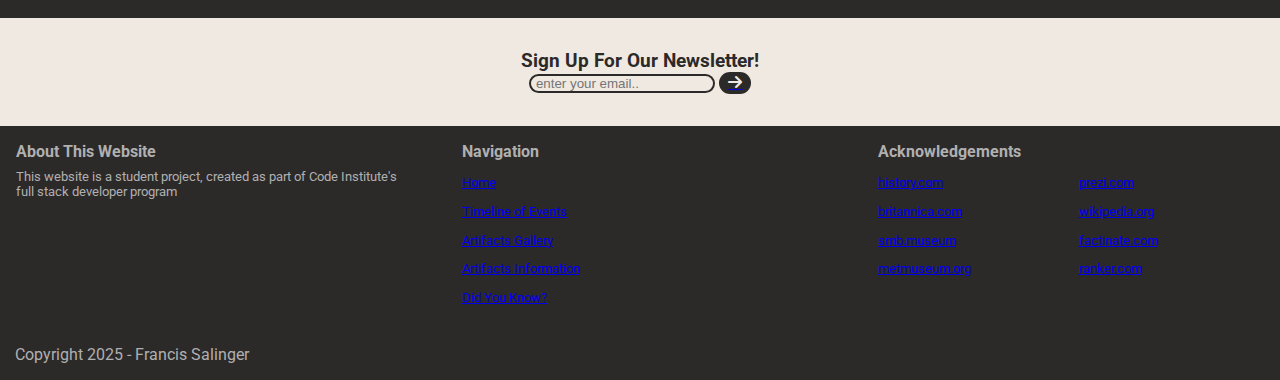
==== commit aaa4444d: "Add padding to text content and increase font size on larger screens, and add hover effects on butto" ====
--- a/artifact-cards.html
+++ b/artifact-cards.html
@@ -29,7 +29,9 @@
     
     <nav class="navbar">
 
-      <img src="assets/images/nefertiti-logo.svg" alt="logo" class="logo">
+      <a href="index.html" aria-label="Go to Home Page">
+        <img src="assets/images/nefertiti-logo.svg" alt="logo" class="logo">
+      </a>
       
 
       <input type="checkbox" id="sidebar-active">
@@ -45,9 +47,9 @@
         </label>
 
         
-        <a href="timeline-of-events.html">Timeline of Events</a>								
-					<a href="artifact-cards.html">Artifacts Gallery</a>						
-					<a href="did-you-know.html">Did You Know?</a>
+          <a class="link" href="timeline-of-events.html">Timeline of Events</a>								
+					<a class="link" href="artifact-cards.html">Artifacts Gallery</a>						
+					<a class="link" href="did-you-know.html">Did You Know?</a>
       </div>
 	
     </nav>
--- a/assets/styles.css
+++ b/assets/styles.css
@@ -25,6 +25,10 @@
     margin-bottom: 60px;
 }
 
+main {
+    margin-top: 60px;
+}
+
 .logo {
     height: 100%;
     padding: 15px;
@@ -47,7 +51,7 @@
     justify-content: flex-end;
 }
 
-nav a {
+nav .link {
     height: 100%;
     padding: 0 20px;
     display: flex;
@@ -61,7 +65,7 @@
     margin-right: auto
 }
 
-nav a:hover {
+nav .link:hover {
     background-color: rgb(120,88,56);
     color: rgb(239, 233, 225);
     font-weight: bold;
@@ -80,6 +84,605 @@
     padding-right: 15px;
     padding-top: 15px;
 }
+
+#hero-image {
+    height: 600px;
+    width: 100%;
+    background: url('images/torso-of-nefertiti-landing.jpg') no-repeat center center/cover;
+    border-bottom: 5px solid rgb(120, 88, 56);
+    display: flex;
+    justify-content: center;
+    align-items: first baseline;
+}
+
+.title-overlay {
+    color: rgb(239, 233, 225);
+    font-family: 'Times New Roman', Times, serif;
+    display: flex;
+    flex-direction: column;
+    text-align: center;
+    padding: 1rem;
+}
+
+.title-overlay h1 {
+    font-size: 3.5rem;
+    justify-content: center;
+    align-items: center;
+    text-align: center;
+}
+
+.title-overlay h2 {
+    font-size: 1rem;
+}
+
+/*Introduction CTA Section*/
+span {
+    color: rgb(120, 88, 56);
+    font-family: 'Times New Roman', Times, serif;
+    font-style: italic;
+    font-size: 1.6rem;
+}
+
+.introduction-section {
+    padding: 1rem;
+    background-color: rgb(239, 233, 225);
+}
+
+.intro-heading {
+    margin-bottom: 0.5rem;
+}
+
+.introduction-to-nefertiti,
+.timeline-cta {
+    margin-bottom: 1rem;
+}
+
+.timeline-cta h2 {
+    margin-top: 2rem;
+}
+
+hr {
+    margin-bottom: 2rem;;
+    border: solid 1px rgb(120, 88, 56);
+    display: hidden;
+}
+
+.timeline-button-container button {
+    background-color: rgb(44, 41, 41);
+    padding: 0.6rem 1.5rem;
+    border-style: none;
+    border-radius: 2rem;
+}
+
+button {
+    color: rgb(239, 233, 225);
+    font-weight: bold;
+    margin-top: 1.5rem;
+}
+
+.fa-arrow-right {
+    margin-left: 0.5rem;
+}
+
+/*Artifacts CTA section*/
+.artifact-cards-container {
+    background-color: rgb(44, 41, 41);
+    padding: 1rem;
+}
+
+.artifact-cards-container h1 {
+    color: rgb(239, 233, 225);
+    text-align: center;
+}
+
+.artifact-cards-container span {
+    font-size: 1.8rem;
+}
+
+.artifact-card-section {
+    padding-bottom: 2rem;
+}
+
+/*Timeline of events section*/
+.timeline-of-events-section {
+    background-color: rgb(239, 233, 225);
+}
+
+.timeline-heading {
+    padding: 2rem 1rem 2rem 1rem; 
+    text-align: center;
+}
+
+.timeline-heading h2 {
+    font-weight: 300;
+    color: rgb(44, 42, 41);
+    text-align: center;
+}
+
+.timeline-heading h1 {
+    font-size: 2rem;
+    color: rgb(44, 42, 41);
+}
+
+h1 span {
+    font-size: 2.2rem;
+}
+
+.video-container {
+  position: relative;
+  padding-bottom: 56.25%; 
+  margin: 1rem;
+  height: 0;
+  max-width: 100%;
+}
+
+.iframe-style {
+  position: absolute;
+  top: 0;
+  left: 0;
+  width: 100%;
+  height: 100%;
+  border: none; 
+  border: 3px solid rgb(120, 88, 56);
+  border-radius: 15px; 
+  box-shadow: 0 4px 15px rgba(0, 0, 0, 0.3);
+}
+
+.timeline-text-container {
+    padding: 1.5rem 1rem 1.5rem 1rem;
+}
+
+.timeline-text-container h2, p {
+    margin-bottom: 1rem;
+    color: rgb(44, 42, 41);
+}
+
+/*Did You Know Section*/
+.fact-section {
+    background-color: rgb(239, 233, 225);
+}    
+
+.fact-heading {
+    padding: 2rem 1rem 2rem 1rem; 
+    text-align: center;
+}
+
+.fact-heading h2 {
+    font-weight: 300;
+    color: rgb(44, 42, 41);
+}
+
+.fact-heading h1 {
+    font-size: 2rem;
+    color: rgb(44, 42, 41);
+}
+
+.fact-list {
+    padding: 0 2rem 3rem 2rem;
+    list-style-type: none;
+    color: rgb(44, 42, 41);
+}
+
+.fact-item {
+    border-top: 3px solid rgb(120, 88, 56);
+    padding-top: 2.5rem;
+    padding-bottom: 2.5rem;
+}
+
+.nested-fact-list {
+    border-top: 3px solid rgb(120, 88, 56);
+    list-style-type: disc;
+    padding-top: 2.5rem;
+}
+
+.nested-fact-list li {
+    list-style-type: disc;
+    padding-left: 1rem;
+    list-style-position: inside;
+}
+
+.first-fact {
+    margin: 0;
+    border-top: 3px solid rgb(120, 88, 56);
+    padding-bottom: 2.5rem;
+    padding-top: 2.5rem;
+}
+
+/*Artifact info section*/
+.artifact-info-heading {
+    text-align: center;
+    padding: 2rem 1rem 2rem 1rem;
+}
+
+.artifact-info-section {
+    display: flex;
+    flex-direction: column;
+    background-color: rgb(239, 233, 225);
+}
+
+.artifact-info-content {
+    display: flex;
+    flex-direction: column;
+    justify-content: center;
+    align-items: center;
+}
+
+small {
+    font-size: 0.7rem;
+    padding: 0.5rem 1rem 0 1rem;
+    margin-bottom: 1rem;
+}
+
+.artifact-info-content h2 {
+    text-align: center;
+    padding: 2rem 1rem 2rem 1rem;
+    color: rgb(44, 42, 41);
+}
+
+.artifact-info-content img {
+    width: 91%;
+    height: 91%;
+    object-fit: cover;
+    border-radius: 15px;
+    border: 3px solid rgb(120, 88, 56);
+}
+
+.artifact-info-content p {
+    padding: 0 1rem 1rem 1rem;
+}
+
+.artifact-info-heading h2 {
+    font-weight: 300;
+    color: rgb(44, 42, 41);
+}
+
+.artifact-info-heading h1 {
+    font-size: 2rem;
+    color: rgb(44, 42, 41);
+}
+
+.artifact-info-content hr {
+    border: 3px solid rgb(120, 88, 56);
+    width: 60px;
+    margin-bottom: 0.5rem;
+}
+
+.artifact-info-content {
+    display: flex;
+    flex-direction: column;
+}
+
+.artifact-info-content button {
+    text-decoration: none;
+    color: rgb(239, 233, 225);
+    background-color: rgb(44, 42, 41);
+    font-weight: bold;
+    margin: 2rem;
+    margin-bottom: 3rem;
+    padding: 0.6rem 1.5rem;
+    border-style: none;
+    border-radius: 2rem;
+}
+
+.fa-arrow-left {
+    margin-right: 0.5rem;
+}
+
+/*Artifact Gallery Section*/
+.artifact-card-section h1 {
+    color: rgb(239, 233, 225);
+    text-align: center;
+    padding: 2rem 1rem 0 1rem;
+}
+
+.artifact-card-container {
+    display: flex;
+    flex-direction: column;
+    padding: 2rem 1rem 1rem 1rem;
+    justify-content: center;
+    align-items: center;
+    gap: 15px;
+}
+
+.artifact-card-container img {
+    width: 8rem;
+    height: auto;
+    border-radius: 1.2rem;
+}
+
+.card a {
+    margin: 0;
+    padding: 0;
+    line-height:0%;
+}
+
+.card {
+    background-color: rgb(239, 233, 225);
+    width: 100%;
+    height: 100%;
+    display: flex;
+    flex-direction: row;
+    position: relative;
+    justify-content: flex-start;
+    align-items: center;
+    padding: 0.2rem 0 0.2rem 0.2rem;
+    border-radius: 1.5rem;
+}
+
+.card-text p {
+    font-size: 0.6rem;
+}
+
+.card-text h3 {
+    font-size: 0.8rem;
+    text-align: left;
+    margin-bottom: 10%;
+    max-width: 70%;
+}
+
+.card-text {
+    margin-left: 1rem;
+}
+
+.card-icon {
+    position: absolute;
+    right: 4%;
+    background-color: rgb(44, 42, 41);
+    width: 30px;
+    height: 30px;
+    border-radius: 15px;
+    color: rgb(239, 233, 225);
+    display: flex;
+    justify-content: center;
+    align-items: center;
+}
+
+hr {
+    margin: 2rem 1rem 0 1rem;
+}
+
+/*Bust of Nefertiti Section*/
+.artifact-gallery-section {
+    background-color: rgb(239, 233, 225);
+}
+
+.bust-content-container {
+    display: flex;
+    flex-direction: column;
+}
+
+.bust-text-container h2, p {
+    color: rgb(44, 42, 41);
+    margin-bottom: 1rem;
+}
+
+.bust-text-container h2 {
+    text-align: center;
+}
+
+.bust-text-container {
+    padding: 1.5rem 1rem 1.5rem 1rem;
+}
+
+#bust-image {
+    height: 250px;
+    width: 100%;
+    background-size: contain;
+    background: url('images/bust-of-nefertiti-1.jpg') no-repeat center center/cover;
+    border-bottom: 5px solid rgb(120, 88, 56);
+    display: flex;
+    justify-content: center;
+    align-items: first baseline;
+}
+
+.bust-text-container img {
+    width: 100%;
+    height: auto;
+    object-fit: cover;
+    border-radius: 15px;
+    border: 3px solid rgb(120, 88, 56);
+    margin-bottom: 1rem;
+    margin-top: 1rem;
+}
+
+.bust-heading {
+    text-align: center;
+    padding: 2rem 1rem 2rem 1rem;
+}
+
+.bust-heading h1 {
+    font-size: 2rem;
+    color: rgb(44, 42, 41);
+}
+
+/*Related content section*/
+.related-section {
+    display: flex;
+    flex-direction: column;
+    background-color: rgb(44, 41, 41);
+    padding-left: 2rem;
+}
+
+.related-content-container {
+    display: flex;
+    flex-direction: row;
+    justify-content: flex-start;
+    align-items: center;
+    padding: 2rem 1rem 2rem 1rem;
+}
+
+.related-content-container img {
+    width: 7rem;
+    height: auto;
+    border-radius: 20%;
+    margin-right: 1rem;
+}
+
+.related-content-container h2 {
+    font-size: 1rem;
+    color: rgb(239, 233, 225);
+    margin: 0;
+    margin-bottom: 0.5rem;
+}
+
+.related-content-container p {
+    font-size: 0.7rem;
+    color: rgb(239, 233, 225);
+    margin-bottom: 0.5rem;
+}
+
+.related-text-content a {
+    text-decoration: none;
+    color: rgb(239, 233, 225);
+    font-weight: bold;
+}
+
+.newsletter-container {
+    background-color: rgb(239, 233, 225);
+    padding: 2rem;
+    display: flex;
+    justify-content: center;
+}
+
+form,
+h3 {
+    text-align: center;
+    font-family: roboto;
+    color: rgb(44, 42, 41);
+    margin: 0;
+}
+
+
+#email {
+    background-color: rgb(239, 233, 225);
+    border-style: none;
+    border: 2px solid rgb(44, 42, 41);
+    border-radius: 1rem;
+    padding-left: 0.3rem;
+}
+
+input,
+textarea {
+    outline: none;
+}
+
+form label {
+    font-family: roboto;
+}
+
+#signup-button .fa-arrow-right {
+    color: rgb(239, 233, 225);
+    display: flex;
+    text-decoration: none;
+}
+
+#signup-button {
+    background-color: rgb(44, 41, 41);
+    width: 32px;
+    height: 22px;
+    border-radius: 15px;
+    border-style: none;
+    padding: 0.1rem;
+    display: inline-block;
+    text-decoration-line: none;
+}
+
+.signup-confirmation {
+    display: flex;
+    justify-content: center;
+    align-items: center;
+    padding: 20% 10% 20% 10%;
+}
+
+.confirm-container {
+    background-color: rgb(239, 233, 225);
+    width: 90%;
+    height: 70%;
+    position: relative;
+    border-radius: 1.5rem;
+}
+
+.fa-x {
+    position: absolute;
+    top: 15px;
+    right: 15px;
+}
+
+.confirm-content {
+    display: flex;
+    flex-direction: column;
+    justify-content: center;
+    align-items: center;
+    padding: 15% 5% 10% 5%;
+}
+
+.confirm-check {
+    border: 3px solid rgb(44, 42, 41);
+    padding: 5%;
+    border-radius: 50%;
+    margin-bottom: 20px;
+}
+
+.confirm-text h2 {
+    margin-bottom: 5px;
+    font-size: 2rem;
+}
+
+.confirm-text p {
+    font-size: 1rem;
+}
+
+.confirm-text {
+    color: rgb(44, 42, 41);
+    text-align: center;
+}
+
+.signup-container h2, p {
+    color: rgb(44, 42, 41);
+}
+
+.footer-container {
+    background-color: rgb(44, 41, 41);
+    padding: 1rem;
+}
+
+.about-container,
+.navigation-links,
+.acknowledgements-container {
+    margin-bottom: 1rem;
+}
+
+
+.about-heading,
+.navigation-heading,
+.acknowledgements {
+    color: rgb(176, 176, 176);
+    font-size: 1rem;
+    margin-bottom: 0.5rem;
+}
+
+.about-text,
+.footer-links,
+.acknowledgement-links {
+    color: rgb(176, 176, 176);
+    font-size: 0.8rem;
+    list-style-type: none;
+}
+
+.footer-links,
+.acknowledgement-links
+ {
+    color: rgb(176, 176, 176);
+    line-height: 1.8rem;
+}
+
+.copyright-info {
+    font-size: 1rem;
+    color: rgb(176, 176, 176);
+    margin-left: 15px;
+}
+
+
 
 @media (max-width: 344px) {
     .links-container {
@@ -97,7 +700,7 @@
         transition: 0.5s ease-out;
     }
 
-    nav a {
+    nav .link {
         box-sizing: border-box;
         height: auto;
         width: 100%;
@@ -130,623 +733,7 @@
         left: 0;
         z-index: 9;
     }
-
-}
-
-/*nav {
-    display: flex;
-    justify-content: space-between;
-    align-items: baseline;
-}
-
-.navbar a {
-    text-decoration: none;
-    list-style: none;
-    color: rgb(44, 41, 41);
-    font-weight: bold;
-}
-
-.nav-links > li {
-    margin: 0.5em;
-}*/
-
-#hero-image {
-    height: 600px;
-    width: 100%;
-    background: url('images/torso-of-nefertiti-landing.jpg') no-repeat center center/cover;
-    border-bottom: 5px solid rgb(120, 88, 56);
-    display: flex;
-    justify-content: center;
-    align-items: first baseline;
-}
-
-.title-overlay {
-    color: rgb(239, 233, 225);
-    font-family: 'Times New Roman', Times, serif;
-    display: flex;
-    flex-direction: column;
-    text-align: center;
-    padding: 1rem;
-}
-
-.title-overlay h1 {
-    font-size: 3.5rem;
-    justify-content: center;
-    align-items: center;
-    text-align: center;
-}
-
-.title-overlay h2 {
-    font-size: 1rem;
-}
-
-/*Introduction CTA Section*/
-span {
-    color: rgb(120, 88, 56);
-    font-family: 'Times New Roman', Times, serif;
-    font-style: italic;
-    font-size: 1.6rem;
-}
-
-.introduction-section {
-    padding: 1rem;
-    background-color: rgb(239, 233, 225);
-}
-
-.intro-heading {
-    margin-bottom: 0.5rem;
-}
-
-.introduction-to-nefertiti,
-.timeline-cta {
-    margin-bottom: 1rem;
-}
-
-.timeline-cta h2 {
-    margin-top: 2rem;
-}
-
-hr {
-    margin-bottom: 2rem;;
-    border: solid 1px rgb(120, 88, 56);
-    display: hidden;
-}
-
-.timeline-button-container button {
-    background-color: rgb(44, 41, 41);
-    padding: 0.6rem 1.5rem;
-    border-style: none;
-    border-radius: 2rem;
-}
-
-button {
-    color: rgb(239, 233, 225);
-    font-weight: bold;
-    margin-top: 1.5rem;
-}
-
-.fa-arrow-right {
-    margin-left: 0.5rem;
-}
-
-/*Artifacts CTA section*/
-.artifact-cards-container {
-    background-color: rgb(44, 41, 41);
-    padding: 1rem;
-}
-
-.artifact-cards-container h1 {
-    color: rgb(239, 233, 225);
-    text-align: center;
-}
-
-.artifact-cards-container span {
-    font-size: 1.8rem;
-}
-
-.artifact-card-section {
-    padding-bottom: 2rem;
-}
-
-/*Timeline of events section*/
-.timeline-of-events-section {
-    background-color: rgb(239, 233, 225);
-}
-
-.timeline-heading {
-    padding: 2rem 1rem 2rem 1rem; 
-    text-align: center;
-}
-
-.timeline-heading h2 {
-    font-weight: 300;
-    color: rgb(44, 42, 41);
-    text-align: center;
-}
-
-.timeline-heading h1 {
-    font-size: 2rem;
-    color: rgb(44, 42, 41);
-}
-
-h1 span {
-    font-size: 2.2rem;
-}
-
-.video-container {
-  position: relative;
-  padding-bottom: 56.25%; 
-  margin: 1rem;
-  height: 0;
-  max-width: 100%;
-}
-
-.iframe-style {
-  position: absolute;
-  top: 0;
-  left: 0;
-  width: 100%;
-  height: 100%;
-  border: none; 
-  border: 3px solid rgb(120, 88, 56);
-  border-radius: 15px; 
-  box-shadow: 0 4px 15px rgba(0, 0, 0, 0.3);
-}
-
-.timeline-text-container {
-    padding: 1.5rem 1rem 1.5rem 1rem;
-}
-
-.timeline-text-container h2, p {
-    margin-bottom: 1rem;
-    color: rgb(44, 42, 41);
-}
-
-/*Did You Know Section*/
-.fact-section {
-    background-color: rgb(239, 233, 225);
-}    
-
-.fact-heading {
-    padding: 2rem 1rem 2rem 1rem; 
-    text-align: center;
-}
-
-.fact-heading h2 {
-    font-weight: 300;
-    color: rgb(44, 42, 41);
-}
-
-.fact-heading h1 {
-    font-size: 2rem;
-    color: rgb(44, 42, 41);
-}
-
-.fact-list {
-    padding: 3rem 3rem 3rem 3rem;
-    list-style-type: none;
-    color: rgb(44, 42, 41);
-}
-
-.fact-item {
-    border-top: 3px solid rgb(120, 88, 56);
-    padding-top: 2.5rem;
-    padding-bottom: 2.5rem;
-}
-
-.nested-fact-list {
-    border-top: 3px solid rgb(120, 88, 56);
-    list-style-type: disc;
-    padding-top: 2.5rem;
-}
-
-.nested-fact-list li {
-    list-style-type: disc;
-    padding-left: 1rem;
-    list-style-position: inside;
-}
-
-.first-fact {
-    margin: 0;
-    border-top: 3px solid rgb(120, 88, 56);
-    padding-bottom: 2.5rem;
-}
-
-/*Artifact info section*/
-.artifact-info-heading {
-    text-align: center;
-    padding: 2rem 1rem 2rem 1rem;
-}
-
-.artifact-info-section {
-    display: flex;
-    flex-direction: column;
-    background-color: rgb(239, 233, 225);
-}
-
-.artifact-info-content {
-    display: flex;
-    flex-direction: column;
-    justify-content: center;
-    align-items: center;
-}
-
-small {
-    font-size: 0.7rem;
-    padding: 0.5rem 1rem 0 1rem;
-    margin-bottom: 1rem;
-}
-
-.artifact-info-content h2 {
-    text-align: center;
-    padding: 2rem 1rem 2rem 1rem;
-    color: rgb(44, 42, 41);
-}
-
-.artifact-info-content img {
-    width: 91%;
-    height: 91%;
-    object-fit: cover;
-    border-radius: 15px;
-    border: 3px solid rgb(120, 88, 56);
-}
-
-.artifact-info-content p {
-    padding: 0 1rem 1rem 1rem;
-}
-
-.artifact-info-heading h2 {
-    font-weight: 300;
-    color: rgb(44, 42, 41);
-}
-
-.artifact-info-heading h1 {
-    font-size: 2rem;
-    color: rgb(44, 42, 41);
-}
-
-.artifact-info-content hr {
-    border: 3px solid rgb(120, 88, 56);
-    width: 60px;
-    margin-bottom: 0.5rem;
-}
-
-.artifact-info-content {
-    display: flex;
-    flex-direction: column;
-}
-
-.artifact-info-content button {
-    text-decoration: none;
-    color: rgb(239, 233, 225);
-    background-color: rgb(44, 42, 41);
-    font-weight: bold;
-    margin: 2rem;
-    margin-bottom: 3rem;
-    padding: 0.6rem 1.5rem;
-    border-style: none;
-    border-radius: 2rem;
-}
-
-.fa-arrow-left {
-    margin-right: 0.5rem;
-}
-
-/*Artifact Gallery Section*/
-.artifact-card-section h1 {
-    color: rgb(239, 233, 225);
-    text-align: center;
-    padding: 2rem 1rem 0 1rem;
-}
-
-.artifact-card-container {
-    display: flex;
-    flex-direction: column;
-    padding: 2rem 1rem 1rem 1rem;
-    justify-content: center;
-    align-items: center;
-    gap: 15px;
-}
-
-.artifact-card-container img {
-    width: 8rem;
-    height: auto;
-    border-radius: 1.2rem;
-}
-
-.card a {
-    margin: 0;
-    padding: 0;
-    line-height:0%;
-}
-
-.card {
-    background-color: rgb(239, 233, 225);
-    width: 100%;
-    height: 100%;
-    display: flex;
-    flex-direction: row;
-    position: relative;
-    justify-content: flex-start;
-    align-items: center;
-    padding: 0.2rem 0 0.2rem 0.2rem;
-    border-radius: 1.5rem;
-}
-
-.card-text p {
-    font-size: 0.6rem;
-}
-
-.card-text h3 {
-    font-size: 0.8rem;
-    text-align: left;
-    margin-bottom: 10%;
-    max-width: 70%;
-}
-
-.card-text {
-    margin-left: 1rem;
-}
-
-.card-icon {
-    position: absolute;
-    right: 4%;
-    background-color: rgb(44, 42, 41);
-    width: 30px;
-    height: 30px;
-    border-radius: 15px;
-    color: rgb(239, 233, 225);
-    display: flex;
-    justify-content: center;
-    align-items: center;
-}
-
-hr {
-    margin: 2rem 1rem 0 1rem;
-}
-
-/*Bust of Nefertiti Section*/
-.artifact-gallery-section {
-    background-color: rgb(239, 233, 225);
-}
-
-.bust-content-container {
-    display: flex;
-    flex-direction: column;
-}
-
-.bust-text-container h2, p {
-    color: rgb(44, 42, 41);
-    margin-bottom: 1rem;
-}
-
-.bust-text-container h2 {
-    text-align: center;
-}
-
-.bust-text-container {
-    padding: 1.5rem 1rem 1.5rem 1rem;
-}
-
-#bust-image {
-    height: 250px;
-    width: 100%;
-    background-size: contain;
-    background: url('images/bust-of-nefertiti-1.jpg') no-repeat center center/cover;
-    border-bottom: 5px solid rgb(120, 88, 56);
-    display: flex;
-    justify-content: center;
-    align-items: first baseline;
-}
-
-.bust-text-container img {
-    width: 100%;
-    height: auto;
-    object-fit: cover;
-    border-radius: 15px;
-    border: 3px solid rgb(120, 88, 56);
-    margin-bottom: 1rem;
-    margin-top: 1rem;
-}
-
-.bust-heading {
-    text-align: center;
-    padding: 2rem 1rem 2rem 1rem;
-}
-
-.bust-heading h1 {
-    font-size: 2rem;
-    color: rgb(44, 42, 41);
-}
-
-/*Related content section*/
-.related-section {
-    display: flex;
-    flex-direction: column;
-    background-color: rgb(44, 41, 41);
-    padding-left: 2rem;
-}
-
-.related-content-container {
-    display: flex;
-    flex-direction: row;
-    justify-content: flex-start;
-    align-items: center;
-    padding: 2rem 1rem 2rem 1rem;
-}
-
-.related-content-container img {
-    width: 7rem;
-    height: auto;
-    border-radius: 20%;
-    margin-right: 1rem;
-}
-
-.related-content-container h2 {
-    font-size: 1rem;
-    color: rgb(239, 233, 225);
-    margin: 0;
-    margin-bottom: 0.5rem;
-}
-
-.related-content-container p {
-    font-size: 0.7rem;
-    color: rgb(239, 233, 225);
-    margin-bottom: 0.5rem;
-}
-
-.related-text-content a {
-    text-decoration: none;
-    color: rgb(239, 233, 225);
-    font-weight: bold;
-}
-
-.newsletter-container {
-    background-color: rgb(239, 233, 225);
-    padding: 2rem;
-    display: flex;
-    justify-content: center;
-}
-
-form,
-h3 {
-    text-align: center;
-    font-family: roboto;
-    color: rgb(44, 42, 41);
-    margin: 0;
-}
-
-
-#email {
-    background-color: rgb(239, 233, 225);
-    border-style: none;
-    border: 2px solid rgb(44, 42, 41);
-    border-radius: 1rem;
-    padding-left: 0.3rem;
-}
-
-input,
-textarea {
-    outline: none;
-}
-
-form label {
-    font-family: roboto;
-}
-
-#signup-button .fa-arrow-right {
-    color: rgb(239, 233, 225);
-    display: flex;
-    text-decoration: none;
-}
-
-#signup-button {
-    background-color: rgb(44, 41, 41);
-    width: 32px;
-    height: 22px;
-    border-radius: 15px;
-    border-style: none;
-    padding: 0.1rem;
-    display: inline-block;
-    text-decoration-line: none;
-}
-
-.signup-confirmation {
-    display: flex;
-    justify-content: center;
-    align-items: center;
-    padding: 20% 10% 20% 10%;
-}
-
-.confirm-container {
-    background-color: rgb(239, 233, 225);
-    width: 90%;
-    height: 70%;
-    position: relative;
-    border-radius: 1.5rem;
-}
-
-.fa-x {
-    position: absolute;
-    top: 15px;
-    right: 15px;
-}
-
-.confirm-content {
-    display: flex;
-    flex-direction: column;
-    justify-content: center;
-    align-items: center;
-    padding: 15% 5% 10% 5%;
-}
-
-.confirm-check {
-    border: 3px solid rgb(44, 42, 41);
-    padding: 5%;
-    border-radius: 50%;
-    margin-bottom: 20px;
-}
-
-.confirm-text h2 {
-    margin-bottom: 5px;
-    font-size: 2rem;
-}
-
-.confirm-text p {
-    font-size: 1rem;
-}
-
-.confirm-text {
-    color: rgb(44, 42, 41);
-    text-align: center;
-}
-
-.signup-container h2, p {
-    color: rgb(44, 42, 41);
-}
-
-.footer-container {
-    background-color: rgb(44, 41, 41);
-    padding: 1rem;
-}
-
-.about-container,
-.navigation-links,
-.acknowledgements-container {
-    margin-bottom: 1rem;
-}
-
-
-.about-heading,
-.navigation-heading,
-.acknowledgements {
-    color: rgb(176, 176, 176);
-    font-size: 1rem;
-    margin-bottom: 0.5rem;
-}
-
-.about-text,
-.footer-links,
-.acknowledgement-links {
-    color: rgb(176, 176, 176);
-    font-size: 0.8rem;
-    list-style-type: none;
-}
-
-.footer-links,
-.acknowledgement-links
- {
-    color: rgb(176, 176, 176);
-    line-height: 1.8rem;
-}
-
-.copyright-info {
-    font-size: 1rem;
-    color: rgb(176, 176, 176);
-    margin-left: 15px;
-}
-
-
+}
 
 /*Media Queries for responsive design*/
 @media screen and (min-width: 768px) {
@@ -813,10 +800,13 @@
     .fact-list {
         border-left: 5px solid rgb(120, 88, 56);
         width: 65%;
+        border-top: none;
+        padding-top: 3rem;
     }
 
     .first-fact {
         border: none;
+        padding-top: 0;
     }
 
     .artifact-info-section {
@@ -913,7 +903,7 @@
         width: 65%;
         border-left: 5px solid rgb(120,88,56);
         padding: 1.5rem 3rem 1.5rem 3rem;
-        height: 1000px;
+        height: 1200px;
         overflow-y: scroll;
     }
 
@@ -1042,8 +1032,40 @@
     }
 
     #bust-image {
-        height: 500px;
-    }
+        height: 400px;
+    }
+
+    .artifact-info-content {
+        padding: 3rem 4rem 3rem 4rem;
+    }
+
+    .bust-text-container {
+        padding: 3rem 4rem 3rem 4rem;
+    }
+
+    .timeline-cta button,
+    .artifact-info-content button {
+        cursor: pointer;
+        transition: ease 0.2s;
+    }
+
+    .timeline-cta button:hover,
+    .artifact-info-content button:hover {
+        opacity: 3s;
+        background-color:rgb(120, 88, 56);
+        color: rgb(239, 233, 225);
+    }
+
+    .related-content-container a {
+        cursor: pointer;
+        transition: ease 0.2s;
+    }
+
+    .related-content-container a:hover {
+        opacity: 3s;
+        color: rgb(176, 176, 176);
+    }
+
 }
 
 /*Media querys for 1440px (large laptops)*/
@@ -1119,6 +1141,14 @@
     }
 
     #bust-image {
-        height: 700px;
-    }
-}
+        height: 600px;
+    }
+
+    .artifact-info-content p {
+        font-size: 1.2rem;
+    }
+
+    .artifact-info-content small {
+        font-size: 1rem;
+    }
+}
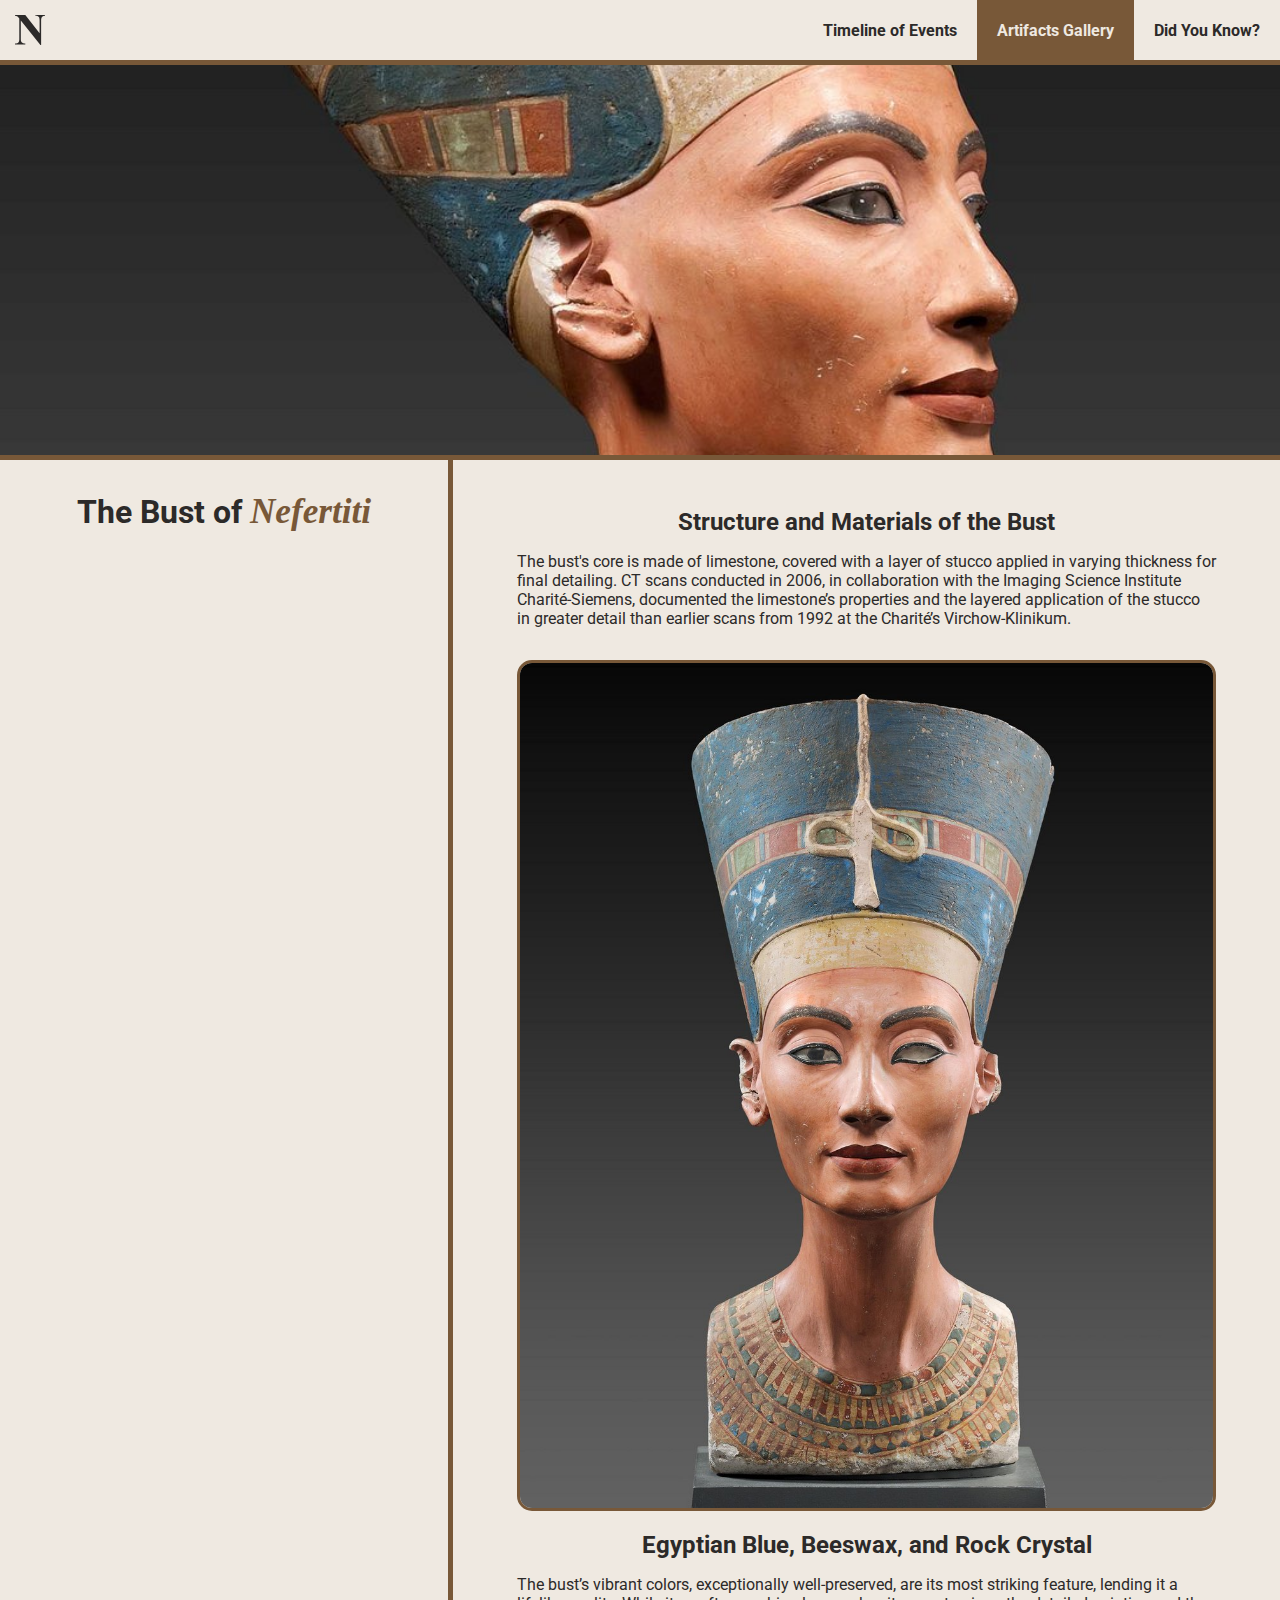
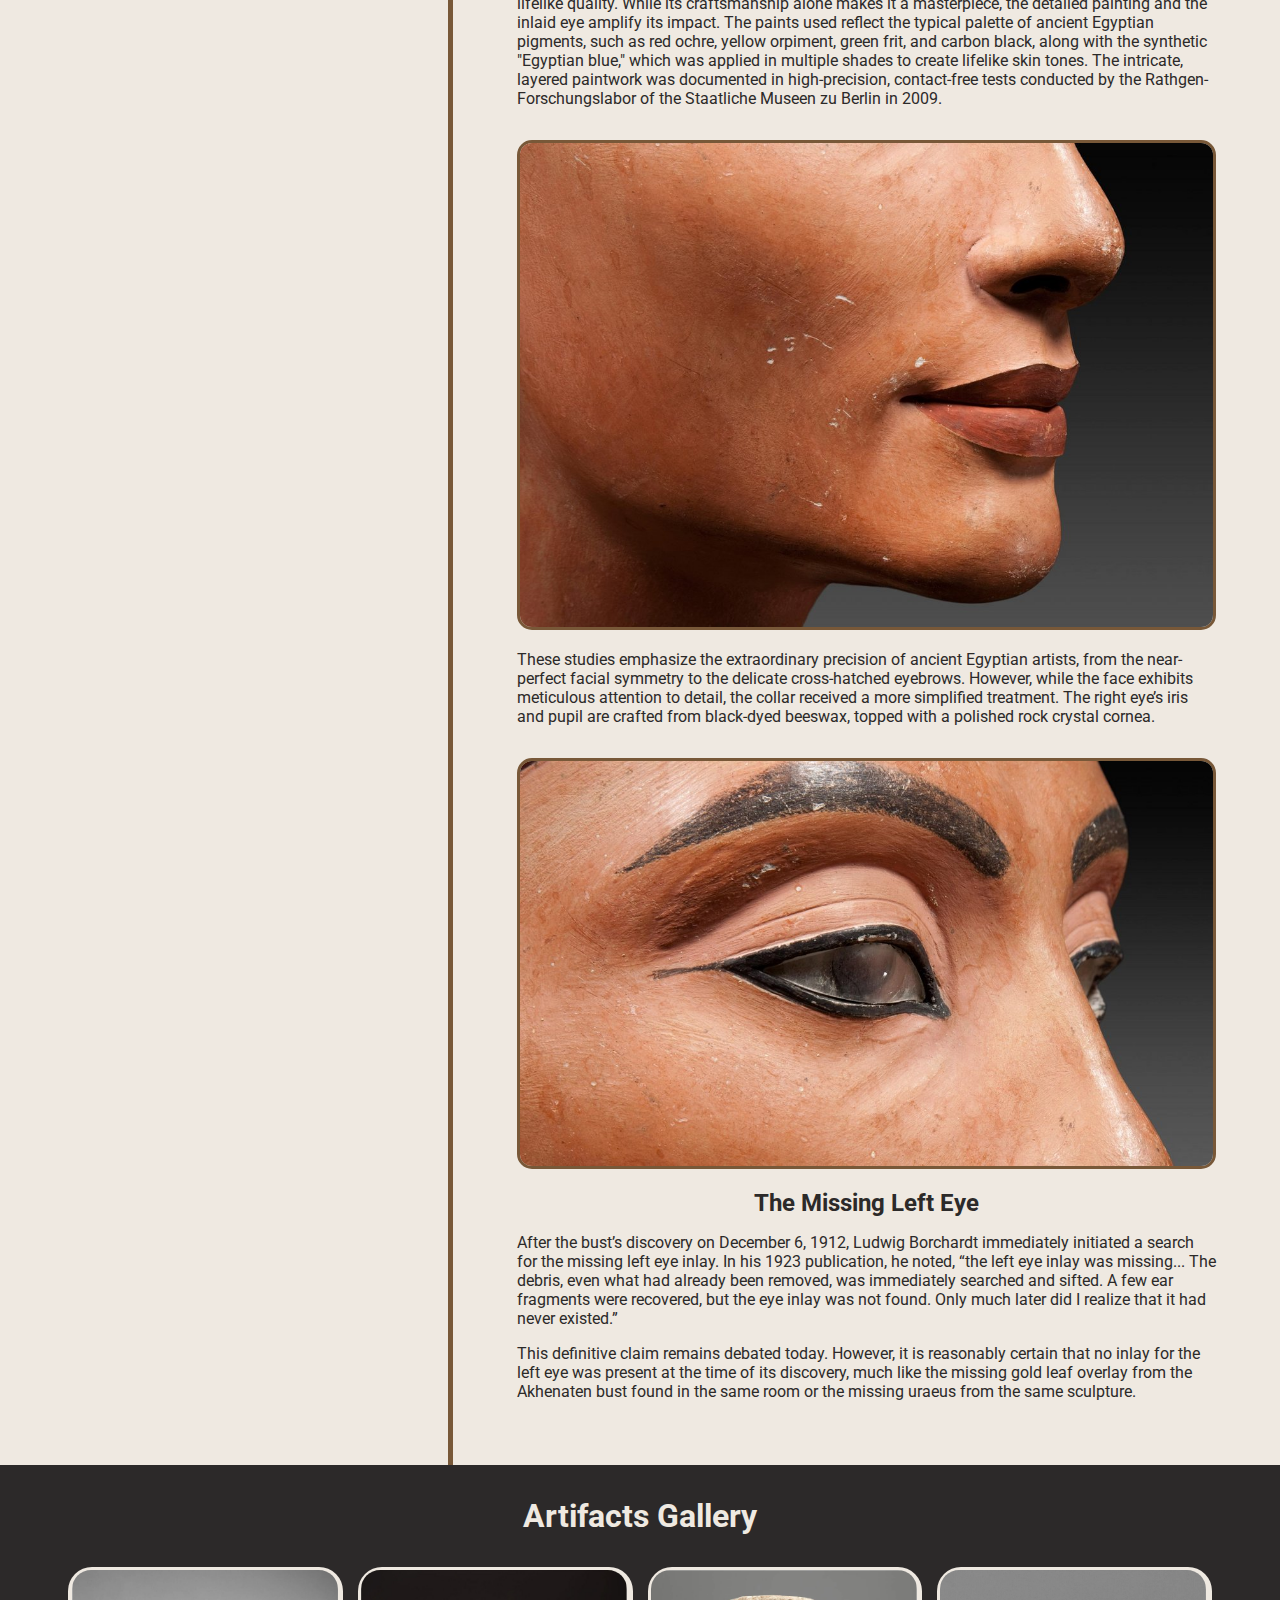
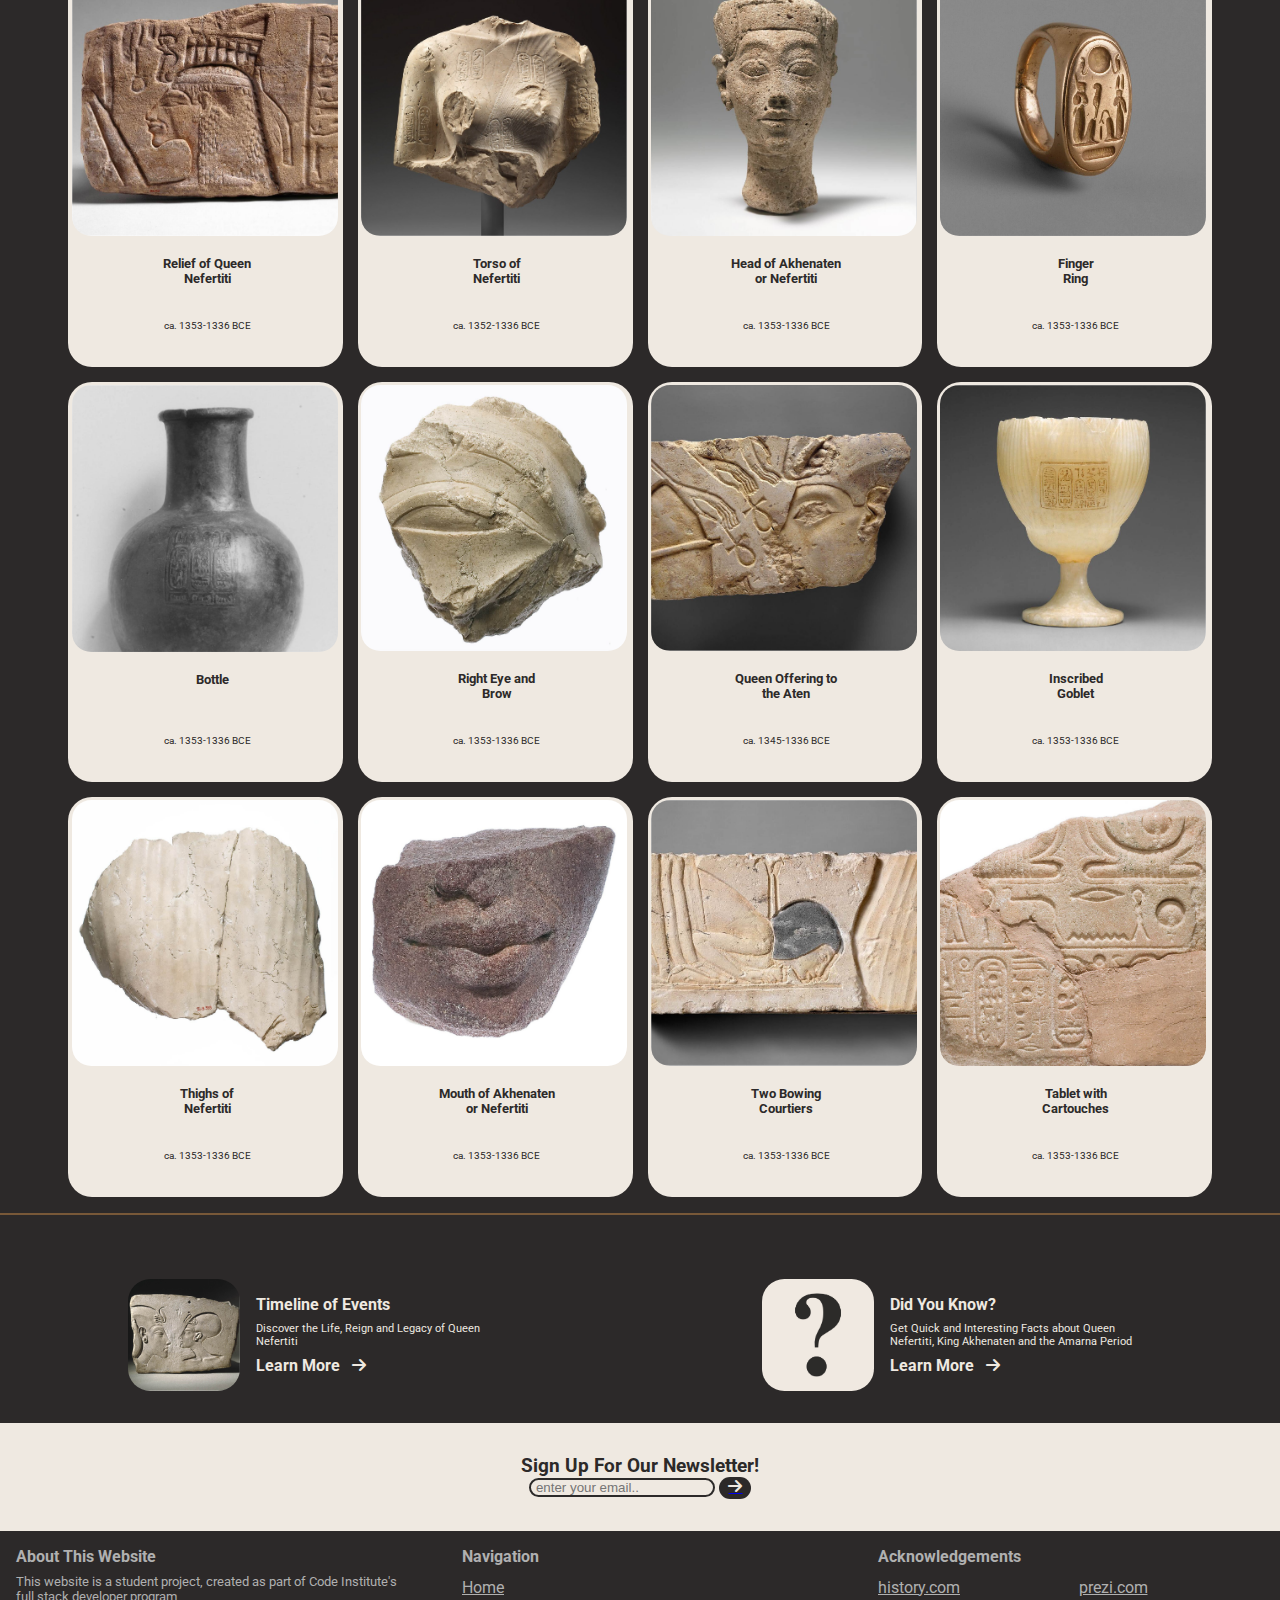
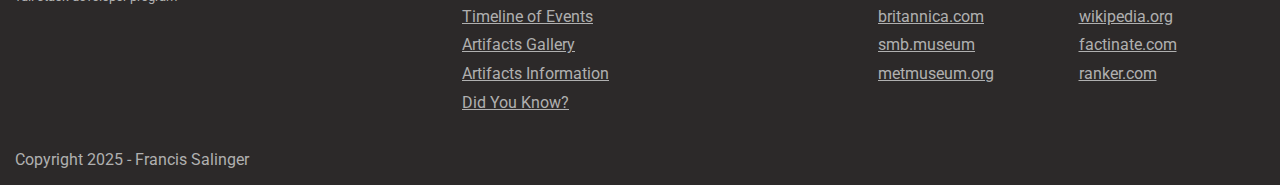
==== commit bcba97bf: "Add media querys to fix placement of logo on mobile and tablet" ====
--- a/artifact-cards.html
+++ b/artifact-cards.html
@@ -48,7 +48,7 @@
 
         
           <a class="link" href="timeline-of-events.html">Timeline of Events</a>								
-					<a class="link" href="artifact-cards.html">Artifacts Gallery</a>						
+					<a id="active" class="link" href="artifact-cards.html">Artifacts Gallery</a>						
 					<a class="link" href="did-you-know.html">Did You Know?</a>
       </div>
 	
--- a/assets/styles.css
+++ b/assets/styles.css
@@ -661,12 +661,17 @@
     margin-bottom: 0.5rem;
 }
 
-.about-text,
-.footer-links,
-.acknowledgement-links {
+.about-text {
     color: rgb(176, 176, 176);
     font-size: 0.8rem;
-    list-style-type: none;
+}
+
+.footer-links a {
+    color: rgb(176, 176, 176);
+}
+
+.acknowledgement-links a {
+    color: rgb(176, 176, 176);
 }
 
 .footer-links,
@@ -674,6 +679,7 @@
  {
     color: rgb(176, 176, 176);
     line-height: 1.8rem;
+    list-style-type: none;
 }
 
 .copyright-info {
@@ -735,6 +741,18 @@
     }
 }
 
+/*Media query for Logo placement on mobile*/
+@media (max-width: 768px){
+    nav a {
+        margin-right: auto;  
+    }
+
+    .links-container {
+        margin-left: 50%;
+    }
+}
+    
+
 /*Media Queries for responsive design*/
 @media screen and (min-width: 768px) {
     .introduction-section {
@@ -779,7 +797,7 @@
         border-left: 5px solid rgb(120, 88, 56);
         padding: 1.5rem 1rem 1.5rem 1rem;
         width: 65%;
-        height: 1000px;
+        height: 1200px;
         overflow-y: scroll;
     }
 
@@ -903,8 +921,6 @@
         width: 65%;
         border-left: 5px solid rgb(120,88,56);
         padding: 1.5rem 3rem 1.5rem 3rem;
-        height: 1200px;
-        overflow-y: scroll;
     }
 
     /*Media queries for footer layout*/
@@ -975,6 +991,11 @@
         display: flex;
     }
 
+    #active {
+        background-color: rgb(120, 88, 56);
+        color: rgb(239, 233, 225);
+    }
+
 }
 
 @media screen and (min-width: 1024px) {
@@ -1065,6 +1086,30 @@
         opacity: 3s;
         color: rgb(176, 176, 176);
     }
+
+    .footer-links a {
+        cursor: pointer;
+        transition: ease 0.2s;
+        color: rgb(176, 176, 176);
+    }
+
+    .footer-links a:hover {
+        opacity: 3s;
+        color: rgb(239, 233, 225);
+    }
+
+    .acknowledgement-links a {
+        cursor: pointer;
+        transition: ease 0.2s;
+        color: rgb(176, 176, 176);
+    }
+
+    .acknowledgement-links a:hover {
+        opacity: 3s;
+        color: rgb(239, 233, 225);
+    }
+
+    
 
 }
 
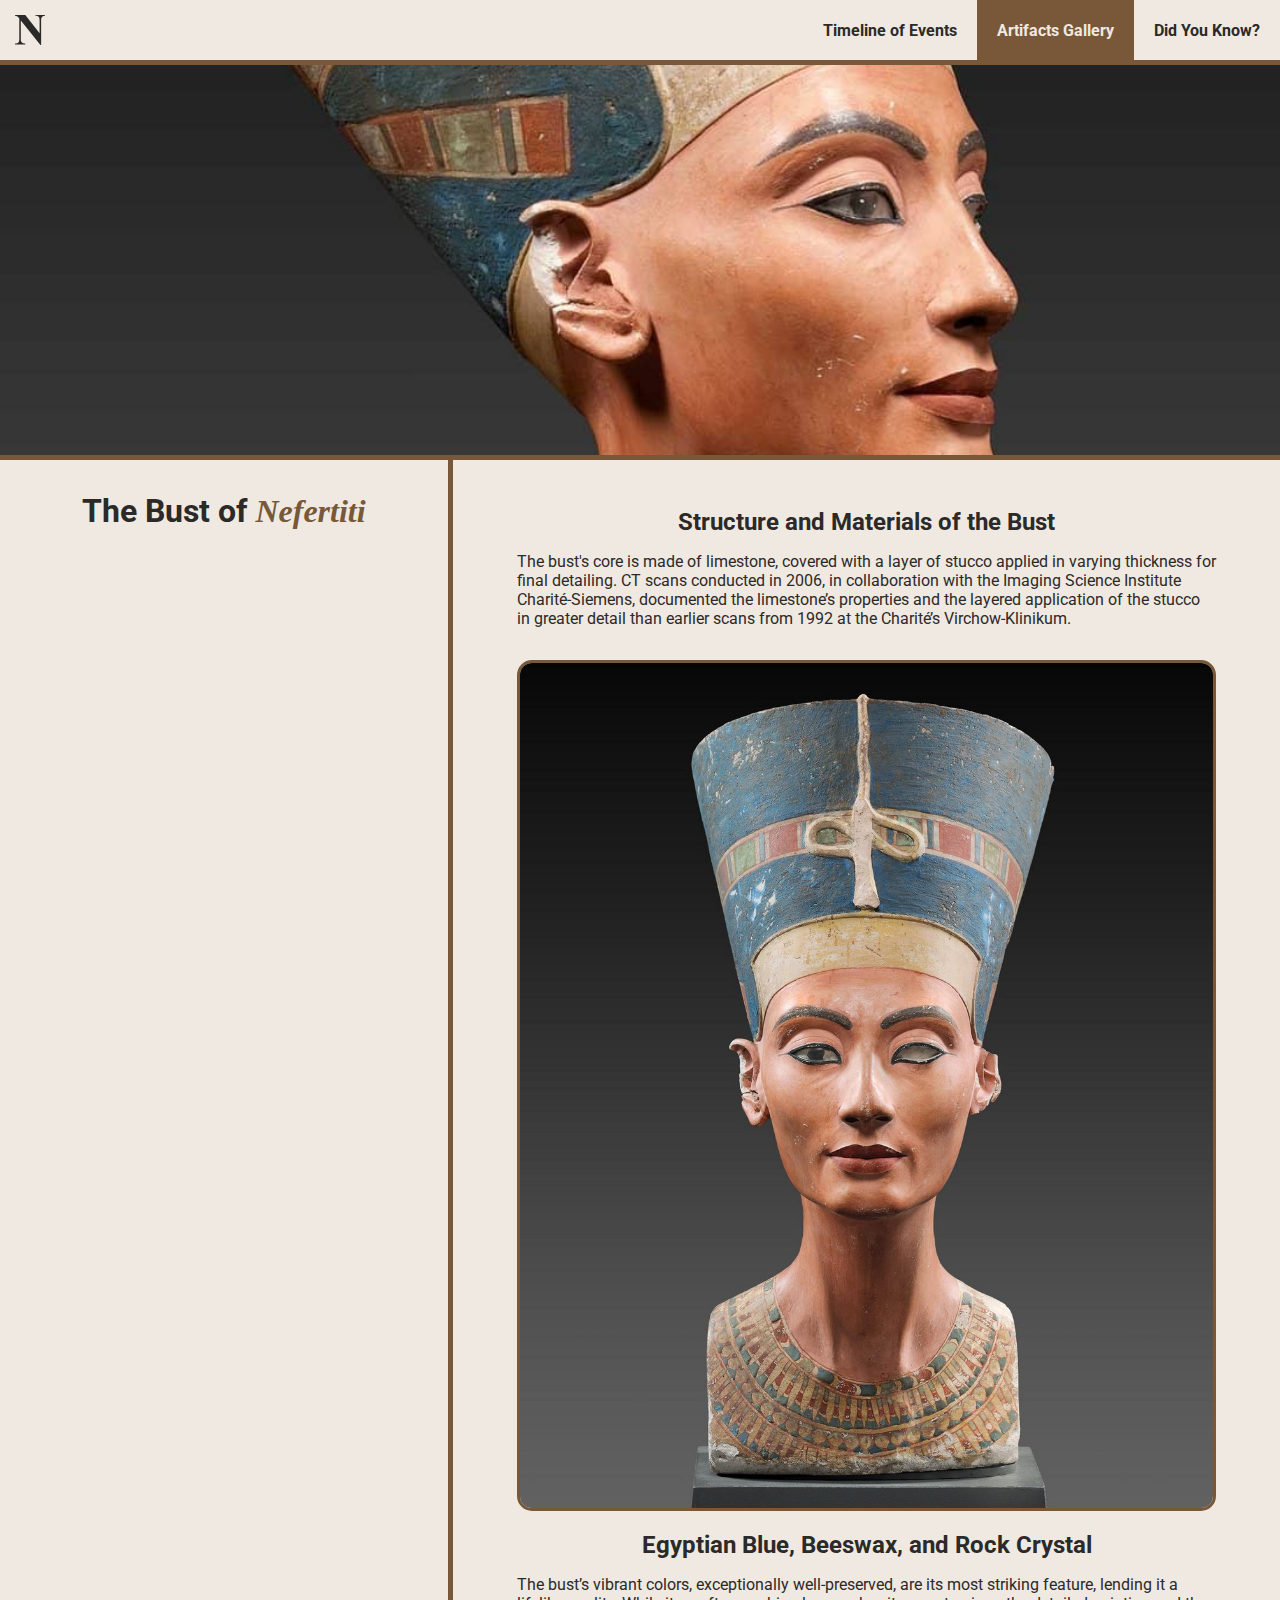
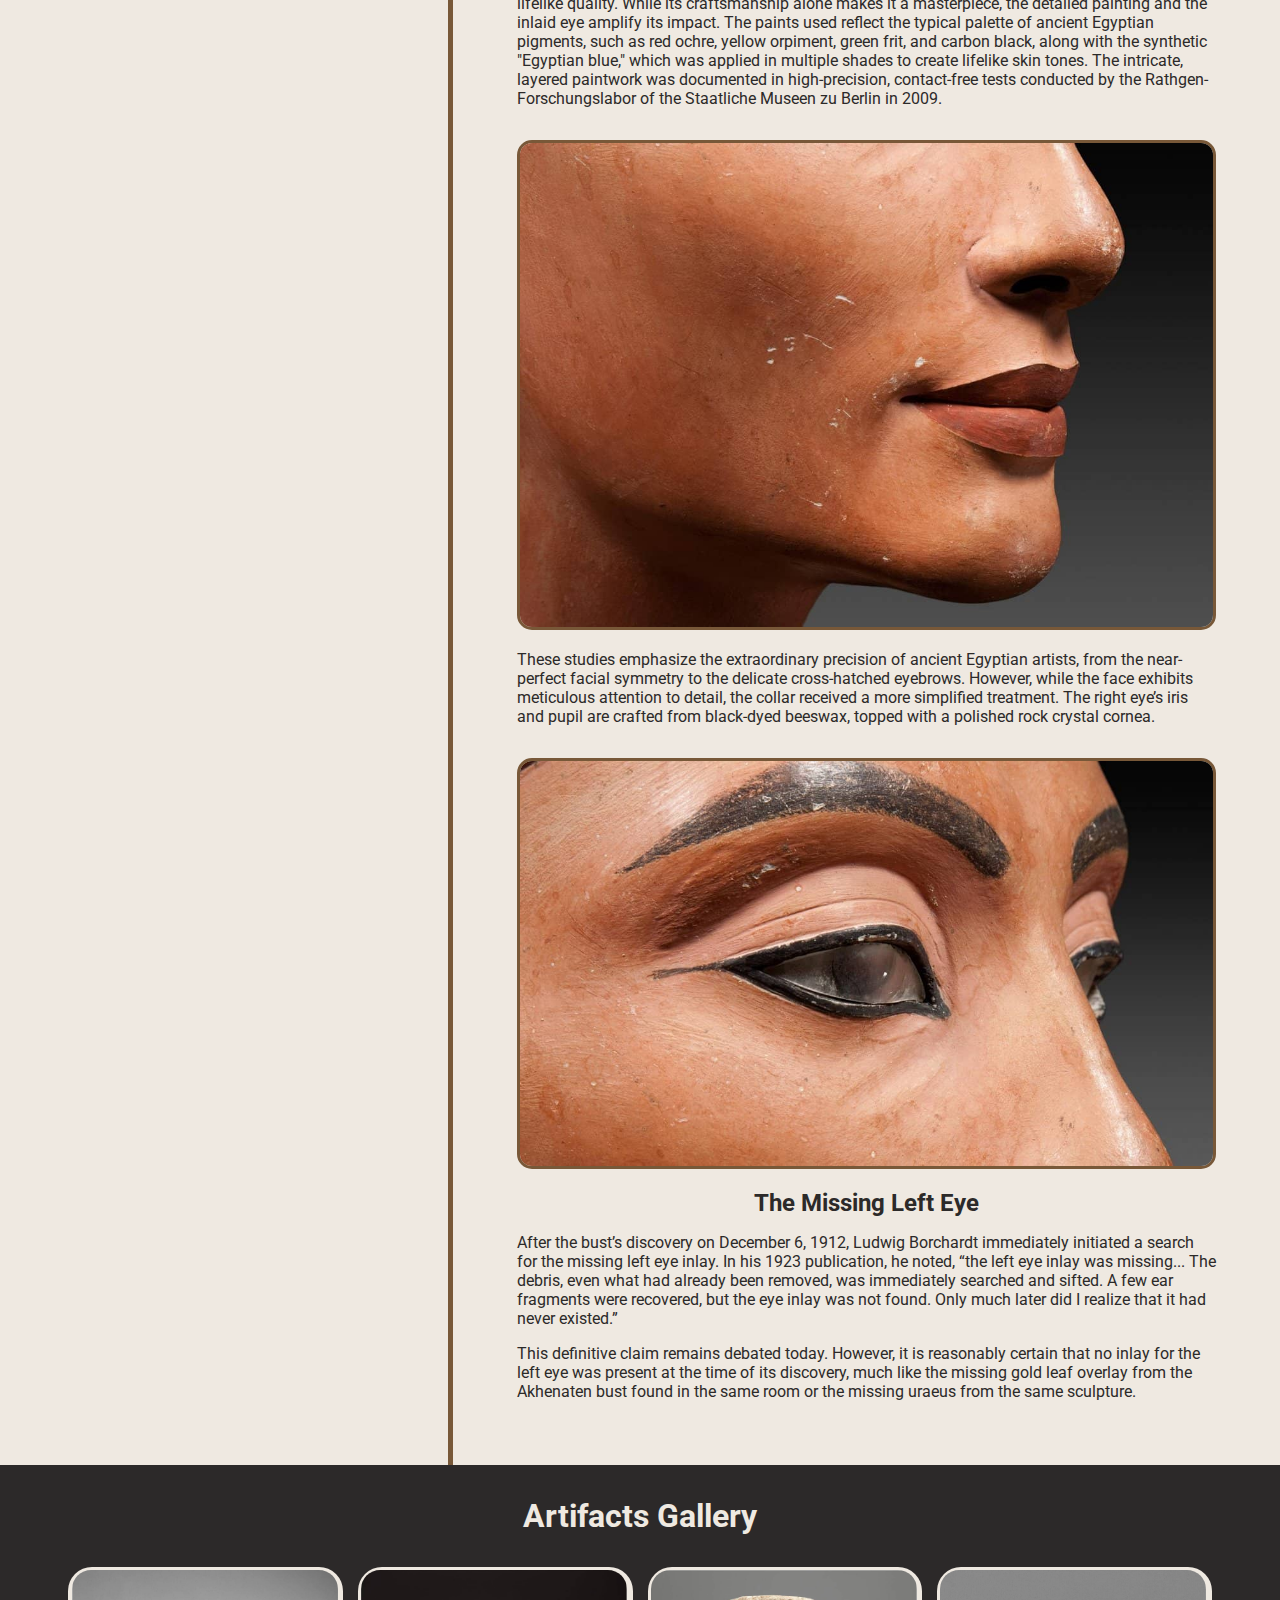
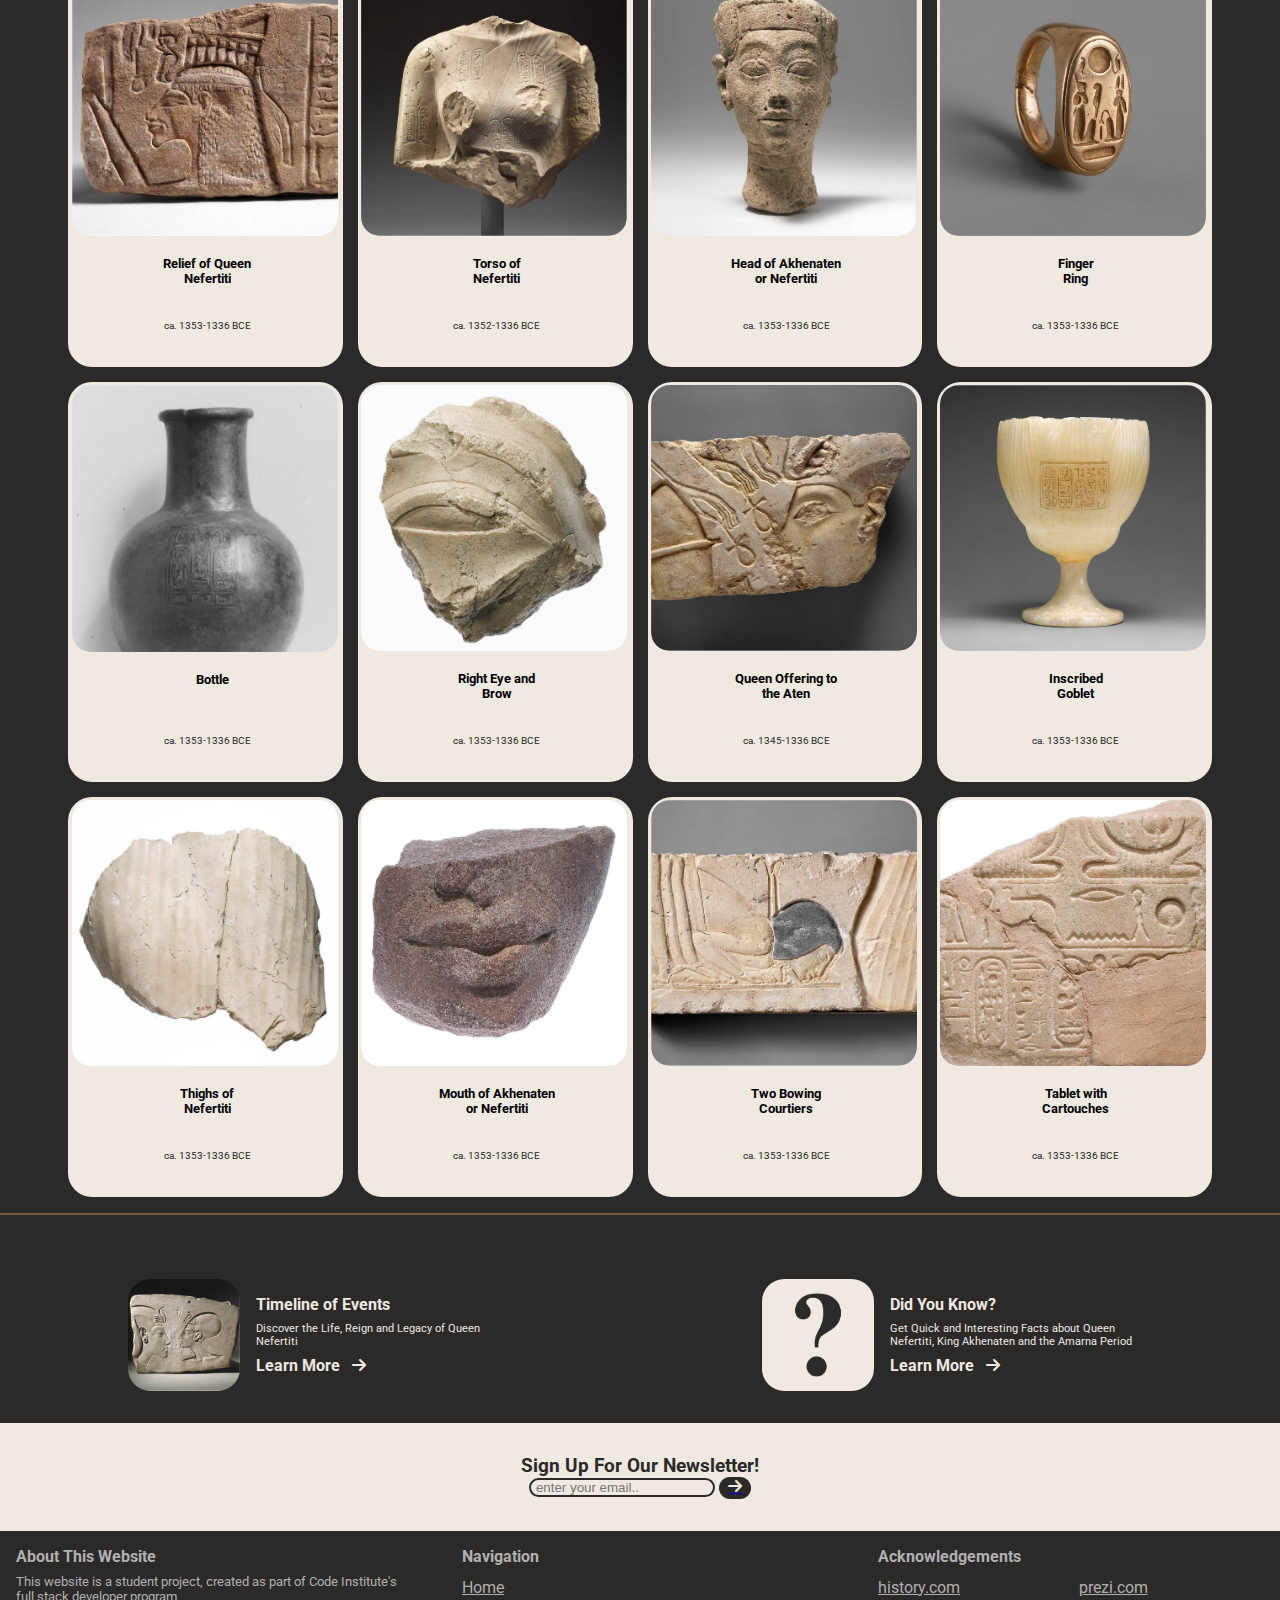
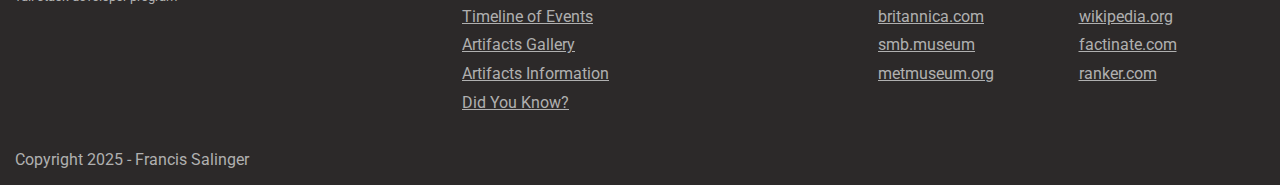
==== commit 966f793b: "Update heading tags in footer and artifact cards heading for better accessibility" ====
--- a/artifact-cards.html
+++ b/artifact-cards.html
@@ -6,6 +6,9 @@
     <meta charset="utf-8">
     <meta name="viewport" content="width=device=width, initial-scale=1.0">
   
+    <!-- Favicon -->
+    <link rel="icon" type="image/svg" href="assets/images/nefertiti-logo.svg">
+
     <!-- Link to font -->
     <link rel="preconnect" href="https://fonts.googleapis.com">
     <link rel="preconnect" href="https://fonts.gstatic.com" crossorigin>
@@ -147,7 +150,7 @@
           class="card-image"></a>
 
           <div class="card-text">
-            <h3>Relief of Queen Nefertiti</h3>
+            <h2>Relief of Queen Nefertiti</h2>
             <p>ca. 1353-1336 BCE</p>
           </div>
 
@@ -163,7 +166,7 @@
         class="card-image"></a>
 
         <div class="card-text">
-          <h3>Torso of Nefertiti</h3>
+          <h2>Torso of Nefertiti</h2>
           <p>ca. 1352-1336 BCE</p>
         </div>
 
@@ -179,7 +182,7 @@
         class="card-image"></a>
 
         <div class="card-text">
-          <h3>Head of Akhenaten or Nefertiti</h3>
+          <h2>Head of Akhenaten or Nefertiti</h2>
           <p>ca. 1353-1336 BCE</p>
         </div>
 
@@ -195,7 +198,7 @@
         class="card-image"></a>
 
         <div class="card-text">
-          <h3>Finger Ring</h3>
+          <h2>Finger Ring</h2>
           <p>ca. 1353-1336 BCE</p>
         </div>
 
@@ -211,7 +214,7 @@
         class="card-image"></a>
 
         <div class="card-text">
-          <h3>Bottle</h3>
+          <h2>Bottle</h2>
           <p>ca. 1353-1336 BCE</p>
         </div>
 
@@ -227,7 +230,7 @@
         class="card-image"></a>
 
         <div class="card-text">
-          <h3>Right Eye and Brow</h3>
+          <h2>Right Eye and Brow</h2>
           <p>ca. 1353-1336 BCE</p>
         </div>
 
@@ -243,7 +246,7 @@
         class="card-image"></a>
 
         <div class="card-text">
-          <h3>Queen Offering to the Aten</h3>
+          <h2>Queen Offering to the Aten</h2>
           <p>ca. 1345-1336 BCE</p>
         </div>
 
@@ -259,7 +262,7 @@
         class="card-image"></a>
 
         <div class="card-text">
-          <h3>Inscribed Goblet</h3>
+          <h2>Inscribed Goblet</h2>
           <p>ca. 1353-1336 BCE</p>
         </div>
 
@@ -275,7 +278,7 @@
         class="card-image"></a>
 
         <div class="card-text">
-          <h3>Thighs of Nefertiti</h3>
+          <h2>Thighs of Nefertiti</h2>
           <p>ca. 1353-1336 BCE</p>
         </div>
 
@@ -291,7 +294,7 @@
         class="card-image"></a>
 
         <div class="card-text">
-          <h3>Mouth of Akhenaten or Nefertiti</h3>
+          <h2>Mouth of Akhenaten or Nefertiti</h2>
           <p>ca. 1353-1336 BCE</p>
         </div>
 
@@ -307,7 +310,7 @@
         class="card-image"></a>
 
         <div class="card-text">
-          <h3>Two Bowing Courtiers</h3>
+          <h2>Two Bowing Courtiers</h2>
           <p>ca. 1353-1336 BCE</p>
         </div>
 
@@ -323,7 +326,7 @@
         class="card-image"></a>
 
         <div class="card-text">
-          <h3>Tablet with Cartouches</h3>
+          <h2>Tablet with Cartouches</h2>
           <p>ca. 1353-1336 BCE</p>
         </div>
 
@@ -394,14 +397,14 @@
 
       <!-- About this website -->
       <div class="about-container">
-        <h5 class="about-heading">About This Website</h5>
+        <h4 class="about-heading">About This Website</h4>
         <p class="about-text">This website is a student project, created as part of Code Institute's full stack
           developer program</p>
       </div>
 
       <!-- Secondary navigation links -->
       <div class="navigation-links">
-        <h5 class="navigation-heading">Navigation</h5>
+        <h4 class="navigation-heading">Navigation</h4>
         <ul class="footer-links">
           <li><a href="index.html">Home</a></li>
           <li><a href="timeline-of-events.html">Timeline of Events</a></li>
@@ -413,7 +416,7 @@
 
       <!-- Acknowledgements links -->
       <div class="acknowledgements-container">
-        <h5 class="acknowledgements">Acknowledgements</h5>
+        <h4 class="acknowledgements">Acknowledgements</h4>
         <ul class="acknowledgement-links">
           <li><a target="_blank" href="https://www.history.com/topics/ancient-egypt/nefertiti">history.com</a></li>
           <li><a target="_blank" href="https://www.britannica.com/biography/Nefertiti">britannica.com</a></li>
--- a/assets/styles.css
+++ b/assets/styles.css
@@ -205,7 +205,11 @@
 }
 
 h1 span {
-    font-size: 2.2rem;
+    font-size: 2rem;
+}
+
+.artifact-card-section span {
+    color: rgb(148, 116, 83);
 }
 
 .video-container {
@@ -413,7 +417,7 @@
     font-size: 0.6rem;
 }
 
-.card-text h3 {
+.card-text h2 {
     font-size: 0.8rem;
     text-align: left;
     margin-bottom: 10%;
@@ -894,7 +898,7 @@
         max-width: 500%;
     }
 
-    .card-text h3 {
+    .card-text h2 {
         text-align: center;
     }
 
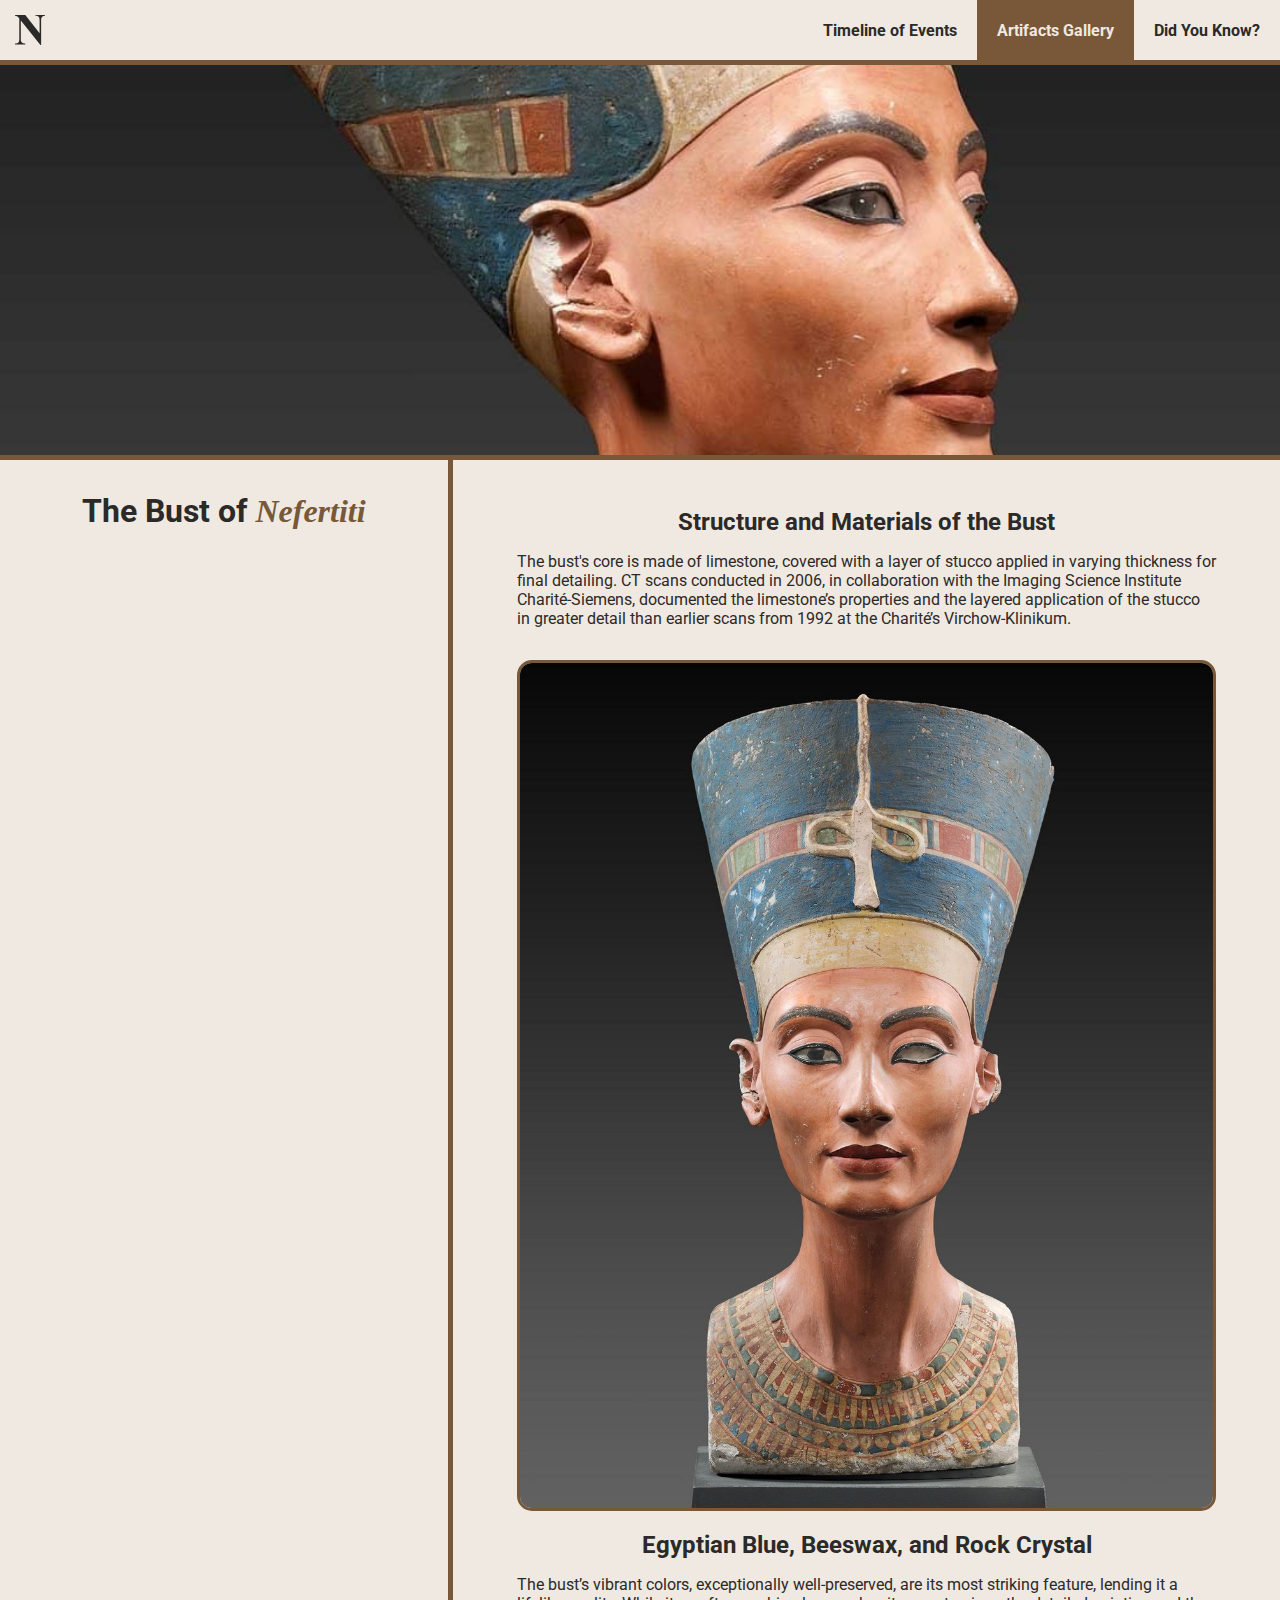
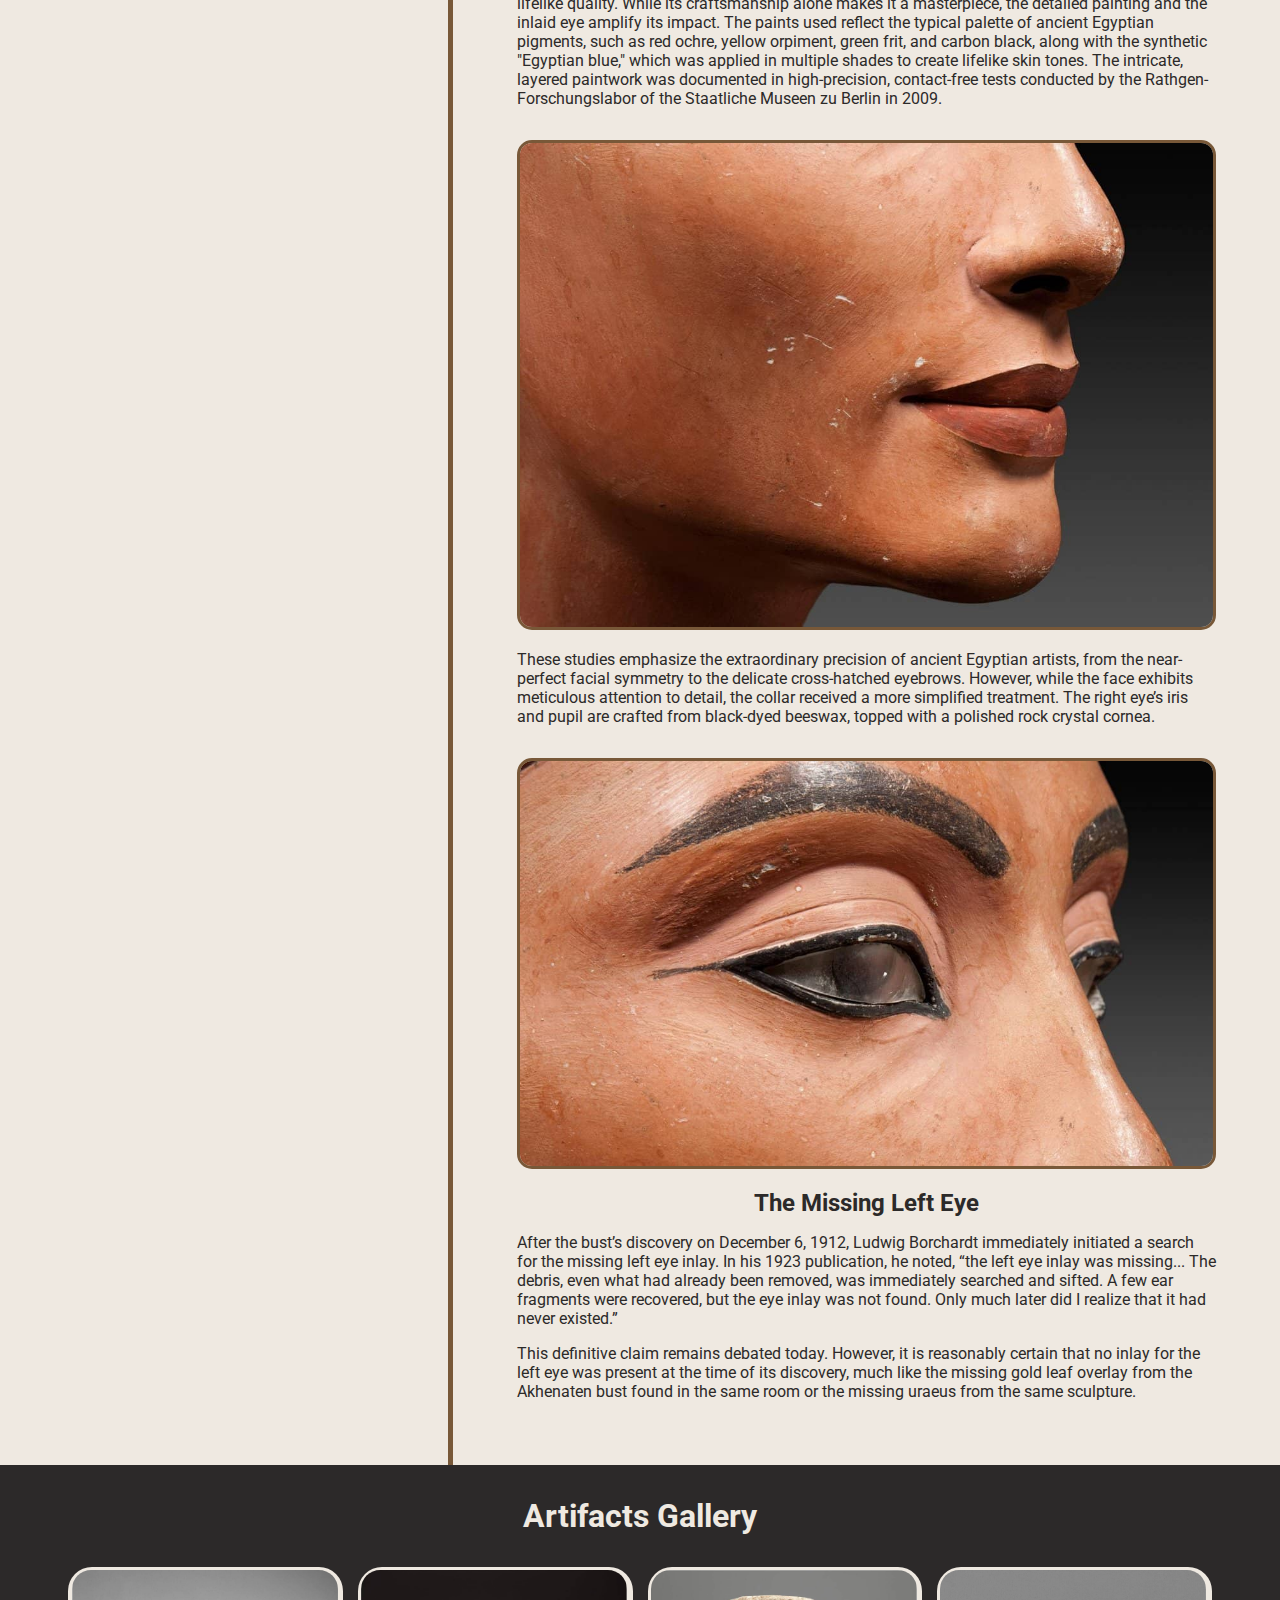
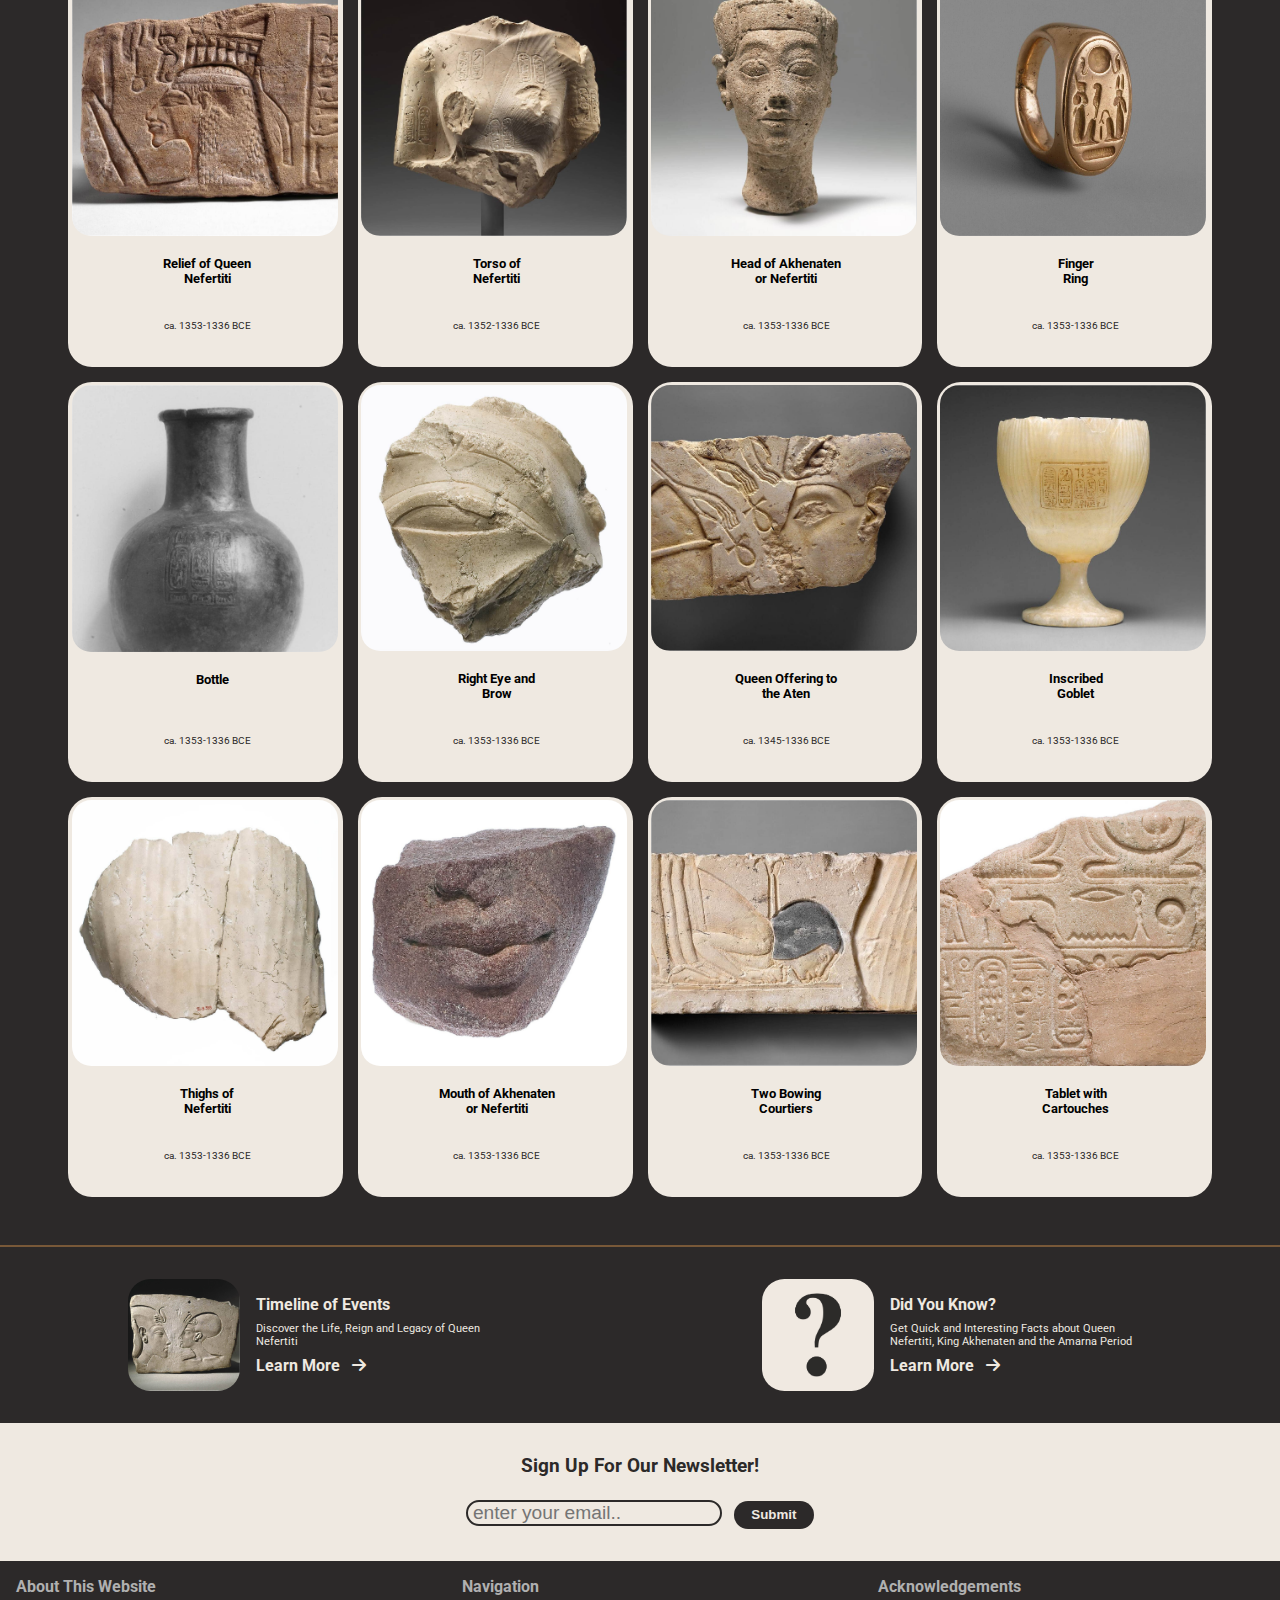
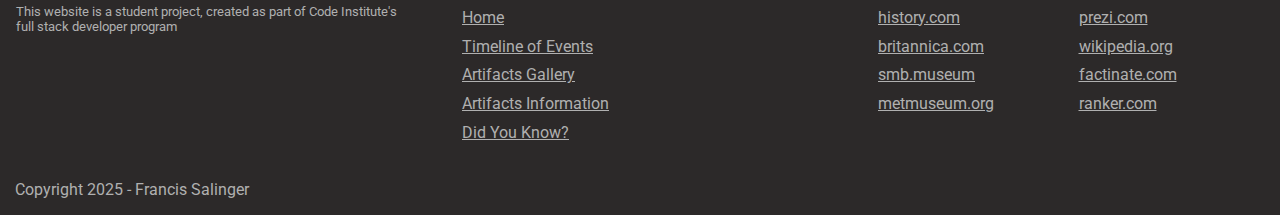
==== commit d676493d: "Change submit button styling on newsletter form" ====
--- a/artifact-cards.html
+++ b/artifact-cards.html
@@ -5,6 +5,7 @@
     <!-- Meta data -->
     <meta charset="utf-8">
     <meta name="viewport" content="width=device=width, initial-scale=1.0">
+    <meta name="description" content="An Artifacts Gallery related to Queen Nefertiti, with the famous Nefertiti Bust">
   
     <!-- Favicon -->
     <link rel="icon" type="image/svg" href="assets/images/nefertiti-logo.svg">
@@ -29,19 +30,16 @@
 
 	<!-- Header -->
   <header>
-    
     <nav class="navbar">
-
       <a href="index.html" aria-label="Go to Home Page">
         <img src="assets/images/nefertiti-logo.svg" alt="logo" class="logo">
       </a>
       
-
+      <!-- Responsive Nav Menu function. Code from Code2go, Youtube. -->
       <input type="checkbox" id="sidebar-active">
       <label for="sidebar-active" class="open-sidebar-button">
         <svg xmlns="http://www.w3.org/2000/svg" height="32px" viewBox="0 -960 960 960" width="32px" fill="#e8eaed"><path d="M120-240v-80h720v80H120Zm0-200v-80h720v80H120Zm0-200v-80h720v80H120Z"/></svg>
       </label>
-
       <label id="overlay" for="sidebar-active"></label>
 
       <div class="links-container">
@@ -54,9 +52,7 @@
 					<a id="active" class="link" href="artifact-cards.html">Artifacts Gallery</a>						
 					<a class="link" href="did-you-know.html">Did You Know?</a>
       </div>
-	
     </nav>
-
 	</header>
 
   <!-- Main Content -->
@@ -64,12 +60,12 @@
 
     <section class="artifact-gallery-section">
 
+      <!-- Hero Image -->
       <div id="bust-image">
         
       </div>
 
       <div class="bust-content-container">
-
         <div class="bust-heading">
           <h1>The Bust of <span>Nefertiti</span></h1>
         </div>
@@ -157,191 +153,188 @@
           <div class="card-icon">
             <i class="fa-solid fa-greater-than"></i>
           </div>
-      </div>
-
-      <!-- Artifact Card -->
-      <div class="card">
-        <a href="artifact-info.html#artifact-2" aria-label="View Torso of Queen Nefertiti">
-        <img src="assets/images/torso-of-nefertiti-card.jpg" alt="Torso of Queen Nefertiti"
-        class="card-image"></a>
-
-        <div class="card-text">
-          <h2>Torso of Nefertiti</h2>
-          <p>ca. 1352-1336 BCE</p>
-        </div>
-
-        <div class="card-icon">
-          <i class="fa-solid fa-greater-than"></i>
-        </div>
-      </div>
-
-      <!-- Artifact Card -->
-      <div class="card">
-        <a href="artifact-info.html#artifact-3" aria-label="View Head of Akhenaten or Nefertiti">
-        <img src="assets/images/head-of-akhen-or-nefertiti-card.jpg" alt="Head of Akhenaten or Queen Nefertiti"
-        class="card-image"></a>
-
-        <div class="card-text">
-          <h2>Head of Akhenaten or Nefertiti</h2>
-          <p>ca. 1353-1336 BCE</p>
-        </div>
-
-        <div class="card-icon">
-          <i class="fa-solid fa-greater-than"></i>
-        </div>
-      </div> 
+        </div>
+
+        <!-- Artifact Card -->
+        <div class="card">
+          <a href="artifact-info.html#artifact-2" aria-label="View Torso of Queen Nefertiti">
+          <img src="assets/images/torso-of-nefertiti-card.jpg" alt="Torso of Queen Nefertiti"
+          class="card-image"></a>
+
+          <div class="card-text">
+            <h2>Torso of Nefertiti</h2>
+            <p>ca. 1352-1336 BCE</p>
+          </div>
+
+          <div class="card-icon">
+            <i class="fa-solid fa-greater-than"></i>
+          </div>
+        </div>
+
+        <!-- Artifact Card -->
+        <div class="card">
+          <a href="artifact-info.html#artifact-3" aria-label="View Head of Akhenaten or Nefertiti">
+          <img src="assets/images/head-of-akhen-or-nefertiti-card.jpg" alt="Head of Akhenaten or Queen Nefertiti"
+          class="card-image"></a>
+
+          <div class="card-text">
+            <h2>Head of Akhenaten or Nefertiti</h2>
+            <p>ca. 1353-1336 BCE</p>
+          </div>
+
+          <div class="card-icon">
+            <i class="fa-solid fa-greater-than"></i>
+          </div>
+        </div> 
       
-      <!-- Artifact Card -->
-      <div class="card">
-        <a href="artifact-info.html#artifact-4" aria-label="View Finger Ring Depicting King Akhenaten and Queen Nefertiti as Shu and Tefnut">
-        <img src="assets/images/finger-ring-akhen-nefertiti.jpeg" alt="Finger Ring Depicting King Akhenaten and Queen Nefertiti as Shu and Tefnut"
-        class="card-image"></a>
-
-        <div class="card-text">
-          <h2>Finger Ring</h2>
-          <p>ca. 1353-1336 BCE</p>
-        </div>
-
-        <div class="card-icon">
-          <i class="fa-solid fa-greater-than"></i>
-        </div>
-      </div> 
-
-      <!-- Artifact Card -->
-      <div class="card">
-        <a href="artifact-info.html#artifact-5" aria-label="View Black Clay Bottle">
-        <img src="assets/images/bottle-akhen-nefertiti-card.jpg" alt="Black Clay Bottle"
-        class="card-image"></a>
-
-        <div class="card-text">
-          <h2>Bottle</h2>
-          <p>ca. 1353-1336 BCE</p>
-        </div>
-
-        <div class="card-icon">
-          <i class="fa-solid fa-greater-than"></i>
-        </div>
-      </div> 
-
-      <!-- Artifact Card -->
-      <div class="card">
-        <a href="artifact-info.html#artifact-6" aria-label="View Right Eye and Brow from Head of King in the Blue Crown">
-        <img src="assets/images/right-eye-and-brow-card.jpg" alt="Right Eye and Brow from Head of King in the Blue Crown"
-        class="card-image"></a>
-
-        <div class="card-text">
-          <h2>Right Eye and Brow</h2>
-          <p>ca. 1353-1336 BCE</p>
-        </div>
-
-        <div class="card-icon">
-          <i class="fa-solid fa-greater-than"></i>
-        </div>
-      </div> 
-
-       <!-- Artifact Card -->
-       <div class="card">
-        <a href="artifact-info.html#artifact-7" aria-label="View Limestone Block Depicting a Queen Offering to the Aten">
-        <img src="assets/images/queen-offering-card.jpg" alt="Limestone Block Depicting a Queen Offering to the Aten"
-        class="card-image"></a>
-
-        <div class="card-text">
-          <h2>Queen Offering to the Aten</h2>
-          <p>ca. 1345-1336 BCE</p>
-        </div>
-
-        <div class="card-icon">
-          <i class="fa-solid fa-greater-than"></i>
-        </div>
-      </div> 
-
-      <!-- Artifact Card -->
-      <div class="card">
-        <a href="artifact-info.html#artifact-8" aria-label="View Goblet with Inscription of the Name of Akhenaten and Nefertiti">
-        <img src="assets/images/goblet-akhen-and-nefertiti-card.jpg" alt="Goblet with Inscription of the Name of Akhenaten and Nefertiti"
-        class="card-image"></a>
-
-        <div class="card-text">
-          <h2>Inscribed Goblet</h2>
-          <p>ca. 1353-1336 BCE</p>
-        </div>
-
-        <div class="card-icon">
-          <i class="fa-solid fa-greater-than"></i>
-        </div>
-      </div> 
-
-      <!-- Artifact Card -->
-      <div class="card">
-        <a href="artifact-info.html#artifact-9" aria-label="View Thighs of Nefertiti">
-        <img src="assets/images/thighs-of-nefertiti-card.jpg" alt="Thighs of Nefertiti"
-        class="card-image"></a>
-
-        <div class="card-text">
-          <h2>Thighs of Nefertiti</h2>
-          <p>ca. 1353-1336 BCE</p>
-        </div>
-
-        <div class="card-icon">
-          <i class="fa-solid fa-greater-than"></i>
-        </div>
-      </div> 
-
-      <!-- Artifact Card -->
-      <div class="card">
-        <a href="artifact-info.html#artifact-10" aria-label="View Mouth of Akhenaten or Nefertiti">
-        <img src="assets/images/mouth-of-akhen-or-nefertiti-card.jpg" alt="Mouth of Akhenaten or Nefertiti"
-        class="card-image"></a>
-
-        <div class="card-text">
-          <h2>Mouth of Akhenaten or Nefertiti</h2>
-          <p>ca. 1353-1336 BCE</p>
-        </div>
-
-        <div class="card-icon">
-          <i class="fa-solid fa-greater-than"></i>
-        </div>
-      </div> 
-
-      <!-- Artifact Card -->
-      <div class="card">
-        <a href="artifact-info.html#artifact-11" aria-label="View Two Bowing Courtiers behind Nefertiti">
-        <img src="assets/images/the-bowing-men-card.jpg" alt="Two Bowing Courtiers behind Nefertiti"
-        class="card-image"></a>
-
-        <div class="card-text">
-          <h2>Two Bowing Courtiers</h2>
-          <p>ca. 1353-1336 BCE</p>
-        </div>
-
-        <div class="card-icon">
-          <i class="fa-solid fa-greater-than"></i>
-        </div>
-      </div> 
-
-      <!-- Artifact Card -->
-      <div class="card">
-        <a href="artifact-info.html#artifact-12" aria-label="View Tablet with Cartouches of Aten, Akhenaten and Nefertiti">
-        <img src="assets/images/tablet-akhen-and-nefertiti-card.jpg" alt="Tablet with Cartouches of Aten, Akhenaten and Nefertiti"
-        class="card-image"></a>
-
-        <div class="card-text">
-          <h2>Tablet with Cartouches</h2>
-          <p>ca. 1353-1336 BCE</p>
-        </div>
-
-        <div class="card-icon">
-          <i class="fa-solid fa-greater-than"></i>
-        </div>
-      </div> 
-
-      </div>
-
-      <hr>
+        <!-- Artifact Card -->
+        <div class="card">
+          <a href="artifact-info.html#artifact-4" aria-label="View Finger Ring Depicting King Akhenaten and Queen Nefertiti as Shu and Tefnut">
+          <img src="assets/images/finger-ring-akhen-nefertiti.jpeg" alt="Finger Ring Depicting King Akhenaten and Queen Nefertiti as Shu and Tefnut"
+          class="card-image"></a>
+
+          <div class="card-text">
+            <h2>Finger Ring</h2>
+            <p>ca. 1353-1336 BCE</p>
+          </div>
+
+          <div class="card-icon">
+            <i class="fa-solid fa-greater-than"></i>
+          </div>
+        </div> 
+
+        <!-- Artifact Card -->
+        <div class="card">
+          <a href="artifact-info.html#artifact-5" aria-label="View Black Clay Bottle">
+          <img src="assets/images/bottle-akhen-nefertiti-card.jpg" alt="Black Clay Bottle"
+          class="card-image"></a>
+
+          <div class="card-text">
+            <h2>Bottle</h2>
+            <p>ca. 1353-1336 BCE</p>
+          </div>
+
+          <div class="card-icon">
+            <i class="fa-solid fa-greater-than"></i>
+          </div>
+        </div> 
+
+        <!-- Artifact Card -->
+        <div class="card">
+            <a href="artifact-info.html#artifact-6" aria-label="View Right Eye and Brow from Head of King in the Blue Crown">
+            <img src="assets/images/right-eye-and-brow-card.jpg" alt="Right Eye and Brow from Head of King in the Blue Crown"
+            class="card-image"></a>
+
+          <div class="card-text">
+            <h2>Right Eye and Brow</h2>
+            <p>ca. 1353-1336 BCE</p>
+          </div>
+
+          <div class="card-icon">
+            <i class="fa-solid fa-greater-than"></i>
+          </div>
+        </div> 
+
+        <!-- Artifact Card -->
+        <div class="card">
+          <a href="artifact-info.html#artifact-7" aria-label="View Limestone Block Depicting a Queen Offering to the Aten">
+          <img src="assets/images/queen-offering-card.jpg" alt="Limestone Block Depicting a Queen Offering to the Aten"
+          class="card-image"></a>
+
+          <div class="card-text">
+            <h2>Queen Offering to the Aten</h2>
+            <p>ca. 1345-1336 BCE</p>
+          </div>
+
+          <div class="card-icon">
+            <i class="fa-solid fa-greater-than"></i>
+          </div>
+        </div> 
+
+        <!-- Artifact Card -->
+        <div class="card">
+          <a href="artifact-info.html#artifact-8" aria-label="View Goblet with Inscription of the Name of Akhenaten and Nefertiti">
+          <img src="assets/images/goblet-akhen-and-nefertiti-card.jpg" alt="Goblet with Inscription of the Name of Akhenaten and Nefertiti"
+          class="card-image"></a>
+
+          <div class="card-text">
+            <h2>Inscribed Goblet</h2>
+            <p>ca. 1353-1336 BCE</p>
+          </div>
+
+          <div class="card-icon">
+            <i class="fa-solid fa-greater-than"></i>
+          </div>
+        </div> 
+
+        <!-- Artifact Card -->
+        <div class="card">
+          <a href="artifact-info.html#artifact-9" aria-label="View Thighs of Nefertiti">
+          <img src="assets/images/thighs-of-nefertiti-card.jpg" alt="Thighs of Nefertiti"
+          class="card-image"></a>
+
+          <div class="card-text">
+            <h2>Thighs of Nefertiti</h2>
+            <p>ca. 1353-1336 BCE</p>
+          </div>
+
+          <div class="card-icon">
+            <i class="fa-solid fa-greater-than"></i>
+          </div>
+        </div> 
+
+        <!-- Artifact Card -->
+        <div class="card">
+          <a href="artifact-info.html#artifact-10" aria-label="View Mouth of Akhenaten or Nefertiti">
+          <img src="assets/images/mouth-of-akhen-or-nefertiti-card.jpg" alt="Mouth of Akhenaten or Nefertiti"
+          class="card-image"></a>
+
+          <div class="card-text">
+            <h2>Mouth of Akhenaten or Nefertiti</h2>
+            <p>ca. 1353-1336 BCE</p>
+          </div>
+
+          <div class="card-icon">
+            <i class="fa-solid fa-greater-than"></i>
+          </div>
+        </div> 
+
+        <!-- Artifact Card -->
+        <div class="card">
+          <a href="artifact-info.html#artifact-11" aria-label="View Two Bowing Courtiers behind Nefertiti">
+          <img src="assets/images/the-bowing-men-card.jpg" alt="Two Bowing Courtiers behind Nefertiti"
+          class="card-image"></a>
+
+          <div class="card-text">
+            <h2>Two Bowing Courtiers</h2>
+            <p>ca. 1353-1336 BCE</p>
+          </div>
+
+          <div class="card-icon">
+            <i class="fa-solid fa-greater-than"></i>
+          </div>
+        </div> 
+
+        <!-- Artifact Card -->
+        <div class="card">
+          <a href="artifact-info.html#artifact-12" aria-label="View Tablet with Cartouches of Aten, Akhenaten and Nefertiti">
+          <img src="assets/images/tablet-akhen-and-nefertiti-card.jpg" alt="Tablet with Cartouches of Aten, Akhenaten and Nefertiti"
+          class="card-image"></a>
+
+          <div class="card-text">
+            <h2>Tablet with Cartouches</h2>
+            <p>ca. 1353-1336 BCE</p>
+          </div>
+
+          <div class="card-icon">
+            <i class="fa-solid fa-greater-than"></i>
+          </div>
+        </div> 
+      </div>
 
     </section>
 
-    
+    <hr>
 
     <!-- Related content links -->
     <aside class="related-section">
@@ -377,16 +370,13 @@
 
 		<!-- Newsletter Section -->
 		<section class="newsletter-container">
-
       <form action="submit-newsletter" method="POST">
+
         <h3>Sign Up For Our Newsletter!</h3>
-
         <input type="email" id="email" name="email" placeholder="enter your email.." required>
-        <div id="signup-button">
-          <a aria-label="Sign Up" href="confirmation.html#signup-confirmation"><i class="fa-solid fa-arrow-right"></i></a>
-        </div>
+        <button>Submit</button>
+      
       </form>
-
      </section>
 	</main>
 
--- a/assets/styles.css
+++ b/assets/styles.css
@@ -556,13 +556,13 @@
     margin: 0;
 }
 
-
 #email {
     background-color: rgb(239, 233, 225);
     border-style: none;
     border: 2px solid rgb(44, 42, 41);
     border-radius: 1rem;
     padding-left: 0.3rem;
+    font-size: 1.2rem;
 }
 
 input,
@@ -574,76 +574,18 @@
     font-family: roboto;
 }
 
-#signup-button .fa-arrow-right {
-    color: rgb(239, 233, 225);
-    display: flex;
-    text-decoration: none;
-}
-
-#signup-button {
+form button {
     background-color: rgb(44, 41, 41);
-    width: 32px;
-    height: 22px;
+    width: 80px;
+    height: 28px;
     border-radius: 15px;
     border-style: none;
     padding: 0.1rem;
     display: inline-block;
     text-decoration-line: none;
-}
-
-.signup-confirmation {
-    display: flex;
-    justify-content: center;
-    align-items: center;
-    padding: 20% 10% 20% 10%;
-}
-
-.confirm-container {
-    background-color: rgb(239, 233, 225);
-    width: 90%;
-    height: 70%;
-    position: relative;
-    border-radius: 1.5rem;
-}
-
-.fa-x {
-    position: absolute;
-    top: 15px;
-    right: 15px;
-}
-
-.confirm-content {
-    display: flex;
-    flex-direction: column;
-    justify-content: center;
-    align-items: center;
-    padding: 15% 5% 10% 5%;
-}
-
-.confirm-check {
-    border: 3px solid rgb(44, 42, 41);
-    padding: 5%;
-    border-radius: 50%;
-    margin-bottom: 20px;
-}
-
-.confirm-text h2 {
-    margin-bottom: 5px;
-    font-size: 2rem;
-}
-
-.confirm-text p {
-    font-size: 1rem;
-}
-
-.confirm-text {
-    color: rgb(44, 42, 41);
-    text-align: center;
-}
-
-.signup-container h2, p {
-    color: rgb(44, 42, 41);
-}
+    margin-left: 0.5rem;
+}
+
 
 .footer-container {
     background-color: rgb(44, 41, 41);
@@ -693,10 +635,9 @@
 }
 
 
-
-@media (max-width: 344px) {
+/*Responsive Menu for smaller screens. Code from Coding2go, Youtube.*/
+@media (max-width: 768px) {
     .links-container {
-        
         flex-direction: column;
         align-items: flex-start;
         justify-content: flex-start;
